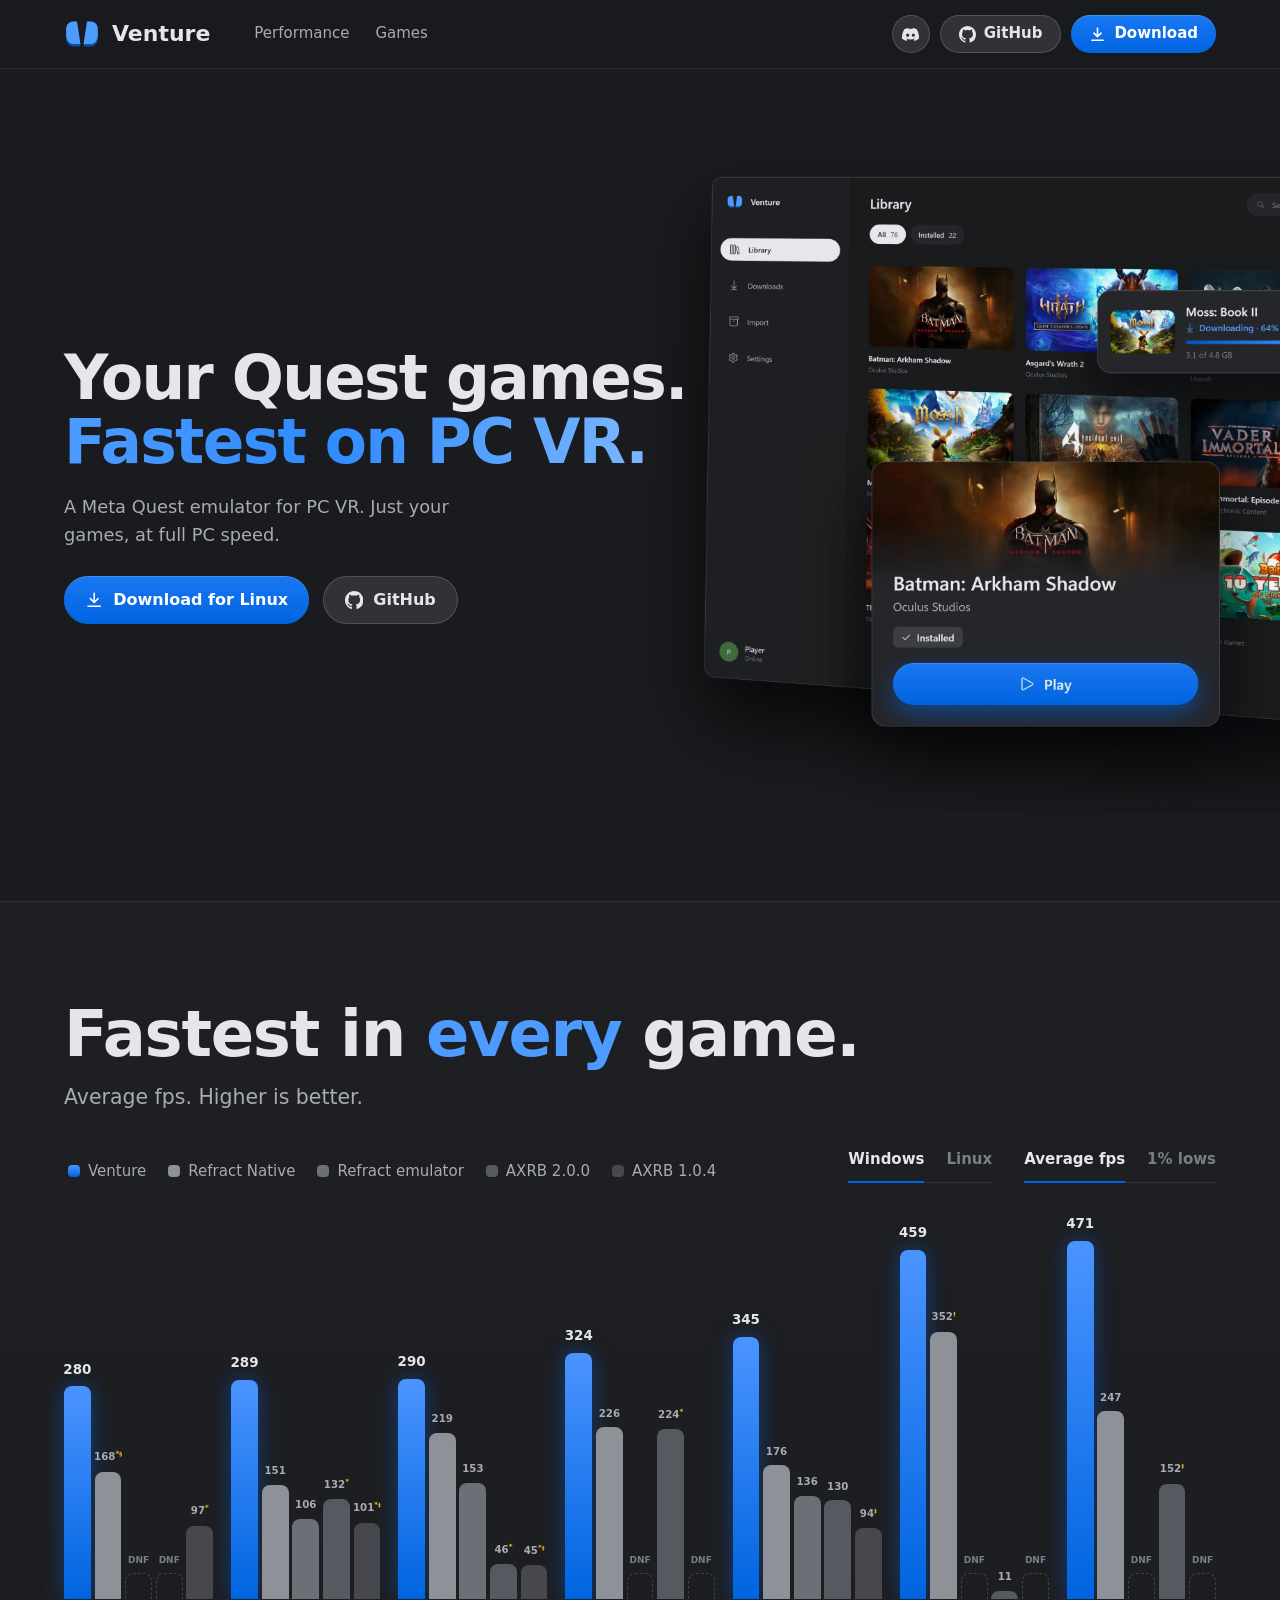
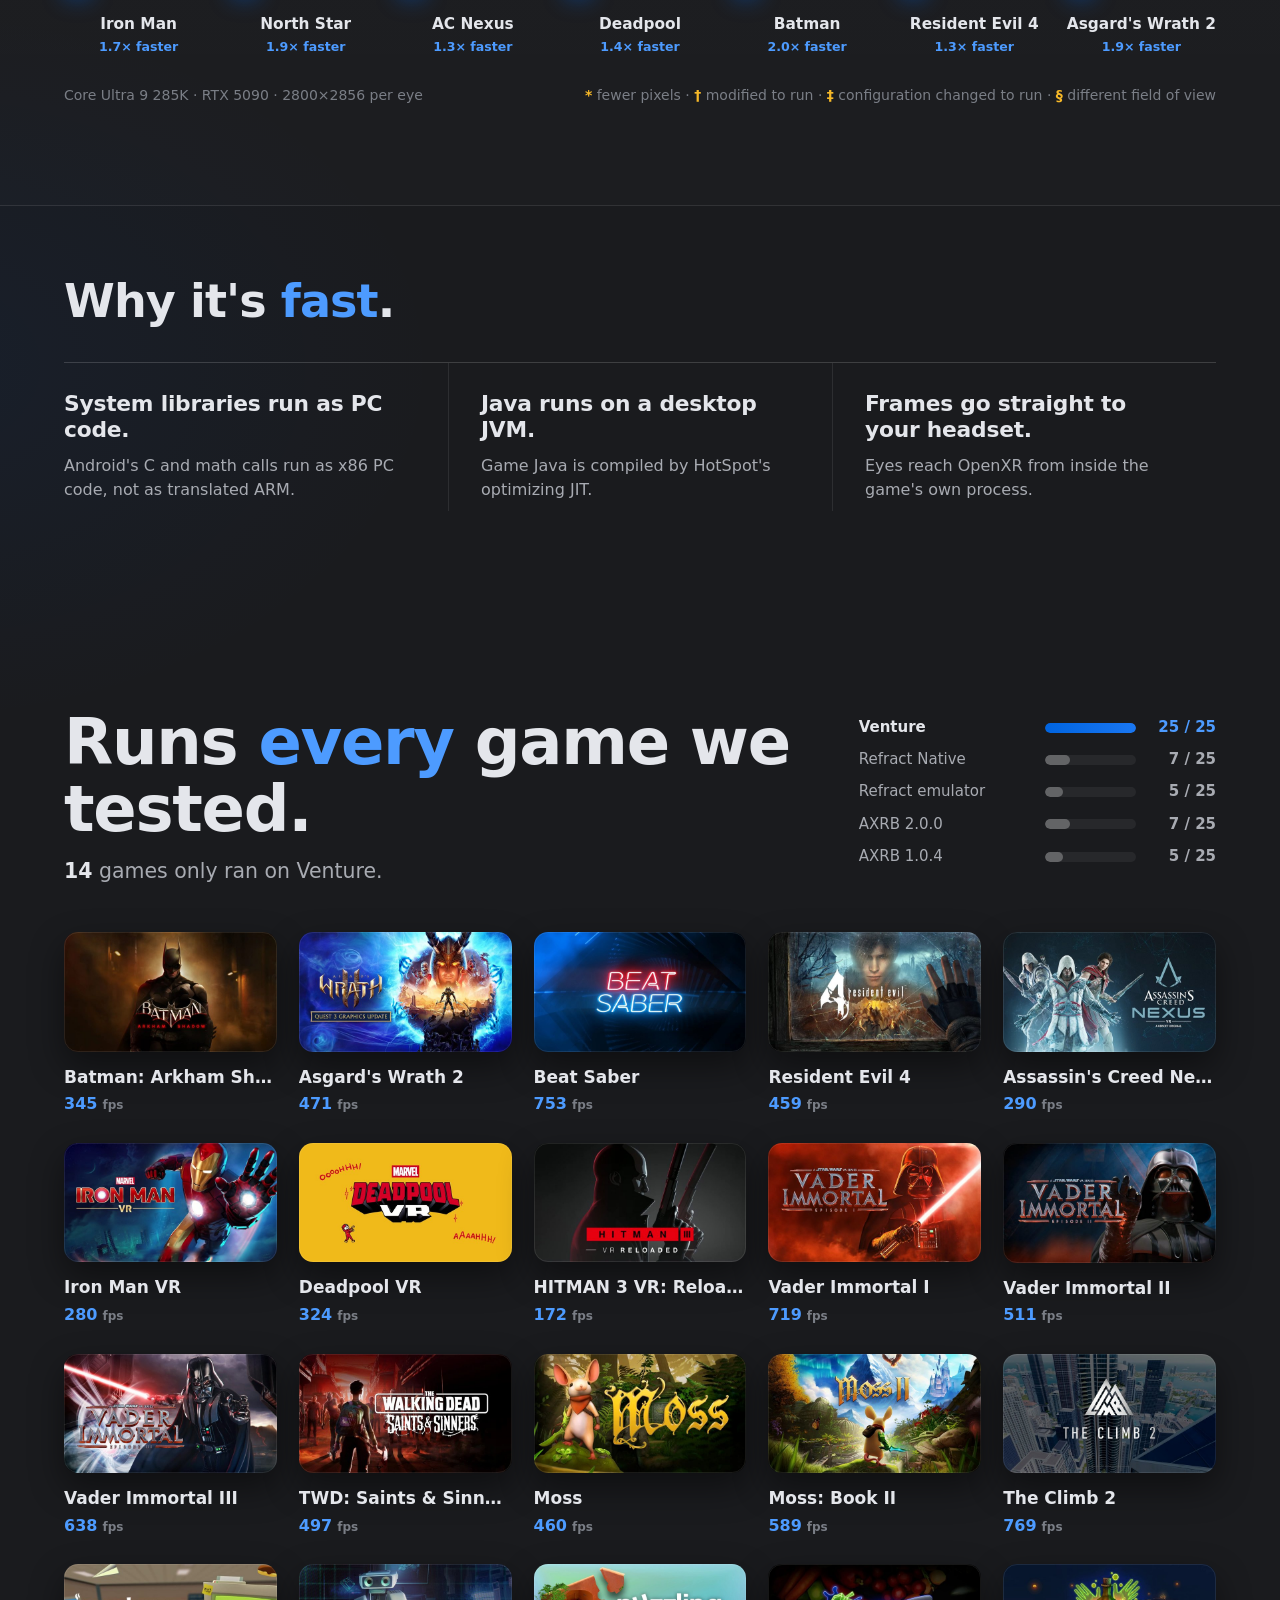
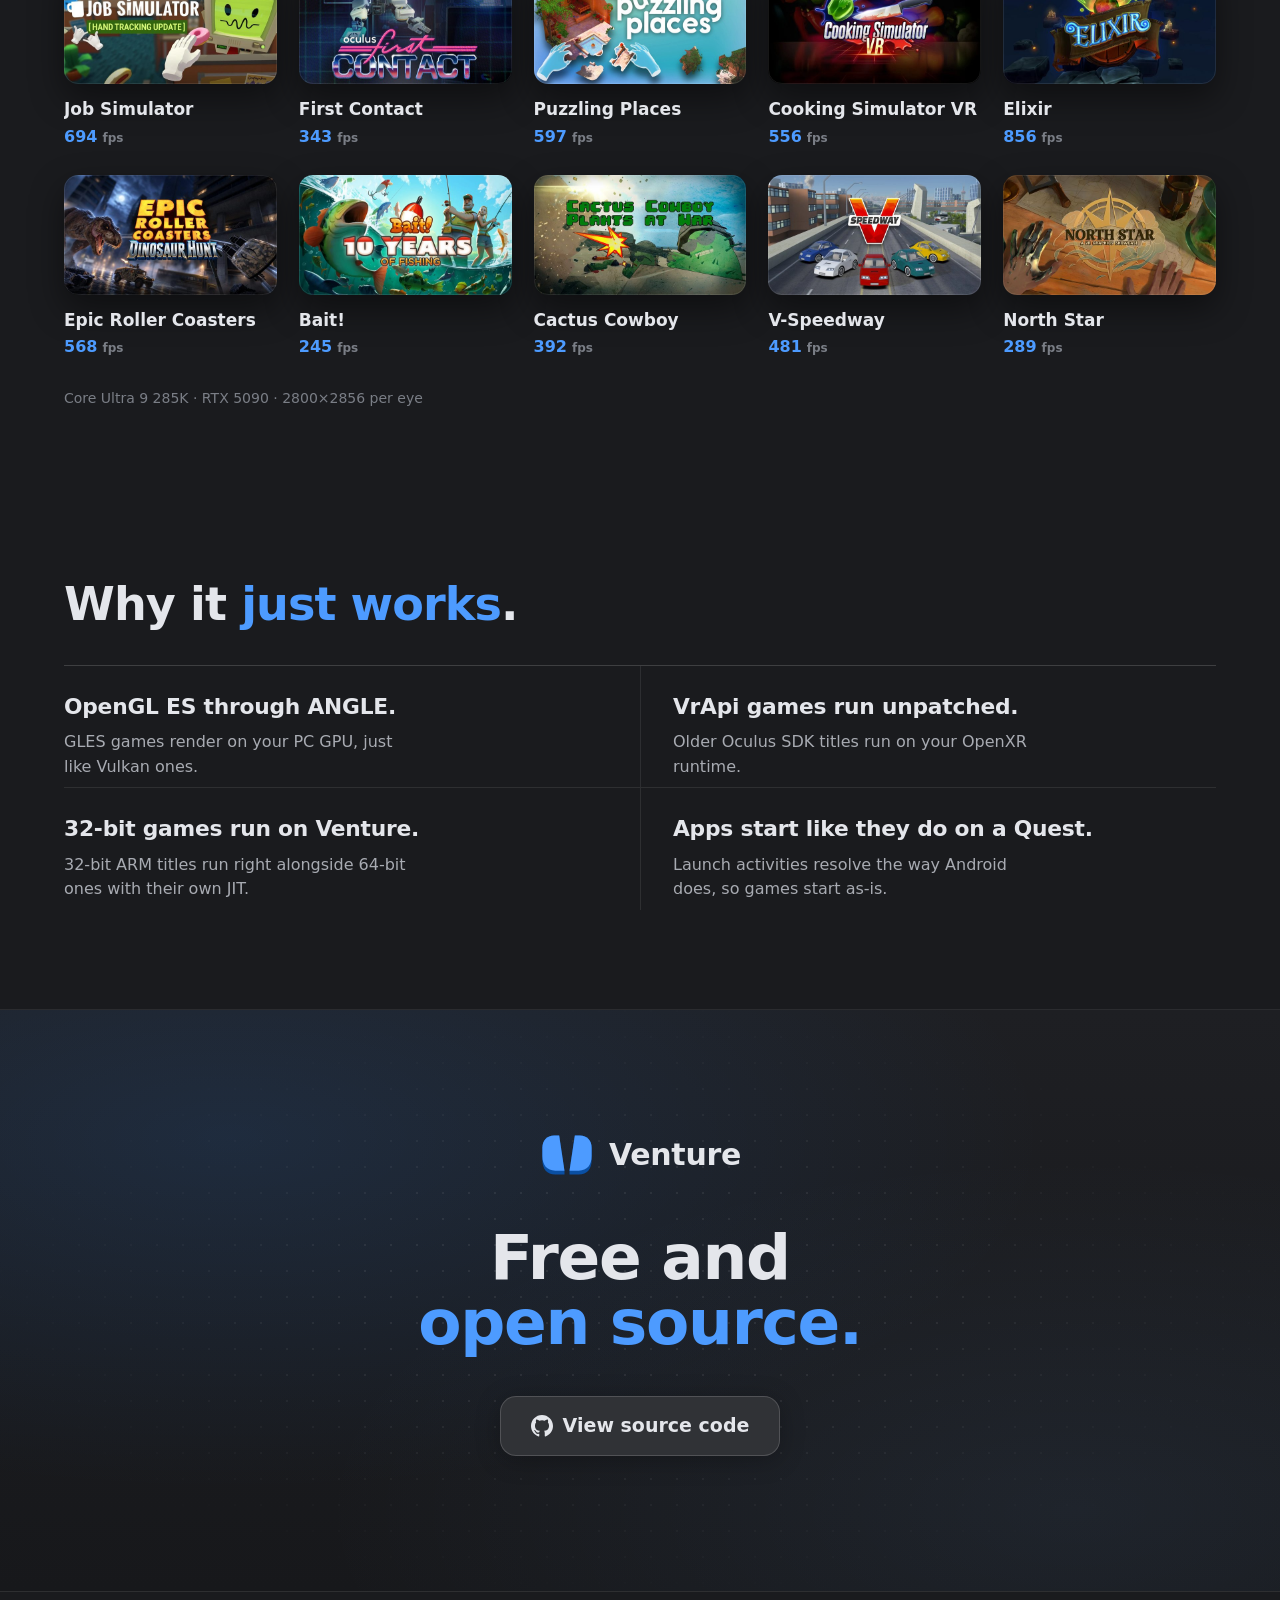
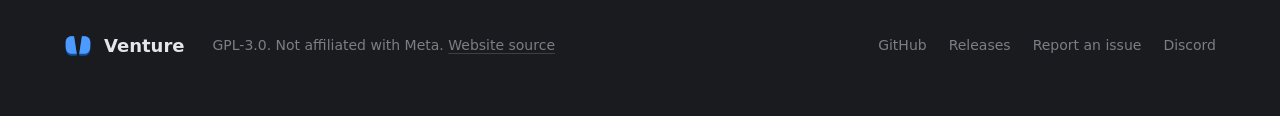
==== index.html @ 28adf2a7 "Describe Venture as a Meta Quest emulator" ====
<!doctype html>
<html lang="en" data-repo="Villagers654/Venture">
<head>
  <meta charset="utf-8">
  <meta name="viewport" content="width=device-width, initial-scale=1">
  <title>Venture: Quest games on PCVR</title>
  <meta name="description" content="Venture is a Meta Quest emulator for PC VR. Play the Quest games you own on your PC VR headset. Free and open source.">
  <meta name="theme-color" content="#1a1b1e">
  <meta property="og:type" content="website">
  <meta property="og:title" content="Venture: Quest games on PCVR">
  <meta property="og:description" content="An extremely fast, easy to use Meta Quest emulator: play your Quest games on PC VR with a single click">
  <meta property="og:image" content="assets/og.jpg">
  <meta name="twitter:card" content="summary_large_image">
  <link rel="icon" href="assets/logo.svg" type="image/svg+xml">
  <link rel="stylesheet" href="style.css">
  <script src="data.js" defer></script>
  <script src="app.js" defer></script>
</head>
<body>
<header class="nav">
  <div class="wrap nav-in">
    <a class="brand" href="#top" aria-label="Venture home"><img src="assets/logo.svg" alt="" width="36" height="36"><span>Venture</span></a>
    <nav class="links" aria-label="Sections">
      <a href="#performance">Performance</a>
      <a href="#games">Games</a>
          </nav>
    <div class="nav-cta">
      <a class="btn ghost sm icon" href="https://discord.gg/Ey9hHszvwa" aria-label="Discord" title="Discord"><svg viewBox="0 0 24 24" aria-hidden="true"><path fill="currentColor" d="M20.317 4.3698a19.7913 19.7913 0 00-4.8851-1.5152.0741.0741 0 00-.0785.0371c-.211.3753-.4447.8648-.6083 1.2495-1.8447-.2762-3.68-.2762-5.4868 0-.1636-.3933-.4058-.8742-.6177-1.2495a.077.077 0 00-.0785-.037 19.7363 19.7363 0 00-4.8852 1.515.0699.0699 0 00-.0321.0277C.5334 9.0458-.319 13.5799.0992 18.0578a.0824.0824 0 00.0312.0561c2.0528 1.5076 4.0413 2.4228 5.9929 3.0294a.0777.0777 0 00.0842-.0276c.4616-.6304.8731-1.2952 1.226-1.9942a.076.076 0 00-.0416-.1057c-.6528-.2476-1.2743-.5495-1.8722-.8923a.077.077 0 01-.0076-.1277c.1258-.0943.2517-.1923.3718-.2914a.0743.0743 0 01.0776-.0105c3.9278 1.7933 8.18 1.7933 12.0614 0a.0739.0739 0 01.0785.0095c.1202.099.246.1981.3728.2924a.077.077 0 01-.0066.1276 12.2986 12.2986 0 01-1.873.8914.0766.0766 0 00-.0407.1067c.3604.698.7719 1.3628 1.225 1.9932a.076.076 0 00.0842.0286c1.961-.6067 3.9495-1.5219 6.0023-3.0294a.077.077 0 00.0313-.0552c.5004-5.177-.8382-9.6739-3.5485-13.6604a.061.061 0 00-.0312-.0286zM8.02 15.3312c-1.1825 0-2.1569-1.0857-2.1569-2.419 0-1.3332.9555-2.4189 2.157-2.4189 1.2108 0 2.1757 1.0952 2.1568 2.419 0 1.3332-.9555 2.4189-2.1569 2.4189zm7.9748 0c-1.1825 0-2.1569-1.0857-2.1569-2.419 0-1.3332.9554-2.4189 2.1569-2.4189 1.2108 0 2.1757 1.0952 2.1568 2.419 0 1.3332-.946 2.4189-2.1568 2.4189Z"/></svg></a>
      <a class="btn ghost sm" data-repo href="#"><svg viewBox="0 0 16 16" aria-hidden="true"><path fill="currentColor" d="M8 0C3.58 0 0 3.58 0 8c0 3.54 2.29 6.53 5.47 7.59.4.07.55-.17.55-.38 0-.19-.01-.82-.01-1.49-2.01.37-2.53-.49-2.69-.94-.09-.23-.48-.94-.82-1.13-.28-.15-.68-.52-.01-.53.63-.01 1.08.58 1.23.82.72 1.21 1.87.87 2.33.66.07-.52.28-.87.51-1.07-1.78-.2-3.64-.89-3.64-3.95 0-.87.31-1.59.82-2.15-.08-.2-.36-1.02.08-2.12 0 0 .67-.21 2.2.82.64-.18 1.32-.27 2-.27.68 0 1.36.09 2 .27 1.53-1.04 2.2-.82 2.2-.82.44 1.1.16 1.92.08 2.12.51.56.82 1.27.82 2.15 0 3.07-1.87 3.75-3.65 3.95.29.25.54.73.54 1.48 0 1.07-.01 1.93-.01 2.2 0 .21.15.46.55.38A8.013 8.013 0 0016 8c0-4.42-3.58-8-8-8z"/></svg><span>GitHub</span></a>
      <a class="btn primary sm" data-dl href="#"><svg viewBox="0 0 24 24" aria-hidden="true"><path d="M12 3v12m0 0-5-5m5 5 5-5M4 20h16" fill="none" stroke="currentColor" stroke-width="2.2" stroke-linecap="round" stroke-linejoin="round"/></svg><span>Download</span></a>
    </div>
  </div>
</header>

<main id="top">
  <section class="hero">
    <div class="wrap hero-in">
      <div class="hero-copy">
        <h1 class="display">Your Quest games.<br><em>Fastest on PC VR.</em></h1>
        <p class="lede">A Meta Quest emulator for PC VR. Just your games, at full PC speed.</p>
        <div class="cta-row">
          <a class="btn primary lg" data-dl href="#">
            <svg viewBox="0 0 24 24" aria-hidden="true"><path d="M12 3v12m0 0-5-5m5 5 5-5M4 20h16" fill="none" stroke="currentColor" stroke-width="2" stroke-linecap="round" stroke-linejoin="round"/></svg>
            <span data-dl-label>Download for Windows</span>
          </a>
          <a class="btn ghost lg" data-repo href="#">
            <svg viewBox="0 0 16 16" aria-hidden="true"><path fill="currentColor" d="M8 0C3.58 0 0 3.58 0 8c0 3.54 2.29 6.53 5.47 7.59.4.07.55-.17.55-.38 0-.19-.01-.82-.01-1.49-2.01.37-2.53-.49-2.69-.94-.09-.23-.48-.94-.82-1.13-.28-.15-.68-.52-.01-.53.63-.01 1.08.58 1.23.82.72 1.21 1.87.87 2.33.66.07-.52.28-.87.51-1.07-1.78-.2-3.64-.89-3.64-3.95 0-.87.31-1.59.82-2.15-.08-.2-.36-1.02.08-2.12 0 0 .67-.21 2.2.82.64-.18 1.32-.27 2-.27.68 0 1.36.09 2 .27 1.53-1.04 2.2-.82 2.2-.82.44 1.1.16 1.92.08 2.12.51.56.82 1.27.82 2.15 0 3.07-1.87 3.75-3.65 3.95.29.25.54.73.54 1.48 0 1.07-.01 1.93-.01 2.2 0 .21.15.46.55.38A8.013 8.013 0 0016 8c0-4.42-3.58-8-8-8z"/></svg>
            <span>GitHub</span>
          </a>
        </div>
      </div>
    </div>
    <img class="hero-art" src="assets/hero-launcher.webp" alt="The Venture launcher: game library, a download in progress and Batman: Arkham Shadow ready to play" width="2129" height="1882">
  </section>

  <section id="performance" class="band">
    <div class="wrap">
      <h2 class="display" id="metric-title">Fastest in <em>every</em> game.</h2>
      <p class="sub" id="metric-sub">Average fps. Higher is better.</p>
      <div class="chart-bar">
        <div class="legend" id="legend"></div>
        <div class="tab-row">
          <div class="tabs" role="tablist" aria-label="Platform">
            <button role="tab" aria-selected="true" data-platform="windows">Windows</button>
            <button role="tab" aria-selected="false" data-platform="linux">Linux</button>
          </div>
          <div class="tabs" role="tablist" aria-label="Metric">
            <button role="tab" aria-selected="true" data-metric="fps">Average fps</button>
            <button role="tab" aria-selected="false" data-metric="low">1% lows</button>
          </div>
        </div>
      </div>
      <div class="chart" id="chart"></div>
      <div class="foot"><span id="hw">Core Ultra 9 285K · RTX 5090 · 2800×2856 per eye</span><span id="marks"><b>*</b> fewer pixels · <b>†</b> modified to run · <b>‡</b> configuration changed to run · <b>§</b> different field of view</span></div>
    </div>
  </section>

  <section id="why" class="why">
    <div class="wrap">
      <h2 class="display">Why it's <em>fast</em>.</h2>
      <ol class="steps">
        <li><h3>System libraries run as PC code.</h3><p>Android's C and math calls run as x86 PC code, not as translated ARM.</p></li>
        <li><h3>Java runs on a desktop JVM.</h3><p>Game Java is compiled by HotSpot's optimizing JIT.</p></li>
        <li><h3>Frames go straight to your headset.</h3><p>Eyes reach OpenXR from inside the game's own process.</p></li>
      </ol>
    </div>
  </section>

  <section id="games">
    <div class="wrap">
      <div class="sec-head split">
        <div>
          <h2 class="display">Runs <em>every</em> game we tested.</h2>
          <p class="sub" id="only"><b id="only-n">16</b> games only ran on Venture.</p>
        </div>
        <div class="totals" id="totals"></div>
      </div>
      <div class="grid" id="grid"></div>
      <div class="foot"><span id="hw-games">Core Ultra 9 285K · RTX 5090 · 2800×2856 per eye</span></div>
    </div>
  </section>

  <section id="why-compat" class="why">
    <div class="wrap">
      <h2 class="display">Why it <em>just works</em>.</h2>
      <ol class="steps four">
        <li><h3>OpenGL ES through ANGLE.</h3><p>GLES games render on your PC GPU, just like Vulkan ones.</p></li>
        <li><h3>VrApi games run unpatched.</h3><p>Older Oculus SDK titles run on your OpenXR runtime.</p></li>
        <li><h3>32-bit games run on Venture.</h3><p>32-bit ARM titles run right alongside 64-bit ones with their own JIT.</p></li>
        <li><h3>Apps start like they do on a Quest.</h3><p>Launch activities resolve the way Android does, so games start as-is.</p></li>
      </ol>
    </div>
  </section>

  <section class="oss" aria-labelledby="oss-title">
    <div class="oss-in">
      <div class="oss-brand"><img src="assets/logo.svg" alt="" width="56" height="56"><span>Venture</span></div>
      <h2 class="display" id="oss-title">Free and<br><em>open source.</em></h2>
      <div class="oss-cta"><a class="btn ghost lg src" data-repo href="#"><svg viewBox="0 0 24 24" aria-hidden="true"><path fill="currentColor" d="M12 0C5.37 0 0 5.37 0 12c0 5.3 3.44 9.8 8.21 11.39.6.11.79-.26.79-.58v-2.23c-3.34.73-4.03-1.42-4.03-1.42-.55-1.39-1.33-1.76-1.33-1.76-1.09-.74.08-.73.08-.73 1.2.08 1.84 1.24 1.84 1.24 1.07 1.83 2.81 1.3 3.49 1 .11-.78.42-1.31.76-1.6-2.67-.31-5.47-1.34-5.47-5.93 0-1.31.47-2.38 1.24-3.22-.12-.3-.54-1.52.12-3.18 0 0 1.01-.32 3.3 1.23a11.5 11.5 0 0 1 6.01 0c2.29-1.55 3.3-1.23 3.3-1.23.65 1.65.24 2.87.12 3.18.77.84 1.24 1.91 1.24 3.22 0 4.61-2.81 5.62-5.48 5.92.43.37.82 1.1.82 2.22v3.29c0 .32.19.69.8.58C20.57 21.8 24 17.3 24 12c0-6.63-5.37-12-12-12z"/></svg>View source code</a></div>
    </div>
  </section>
</main>

<footer class="wrap footer">
  <div class="brand"><img src="assets/logo.svg" alt="" width="28" height="28"><span>Venture</span></div>
  <p>GPL-3.0. Not affiliated with Meta. <a class="site-src" href="https://github.com/Villagers654/venture-site">Website source</a></p>
  <nav><a data-repo href="#">GitHub</a><a data-releases href="#">Releases</a><a data-issues href="#">Report an issue</a><a href="https://discord.gg/Ey9hHszvwa">Discord</a></nav>
</footer>
</body>
</html>
---- style.css ----
/* Venture website: the launcher's design tokens (src/launcher/ui/style.h), as in the announcement cards. */
:root {
  --bg: #1a1b1e; --bg-2: #1e1f23; --surface: #25262a; --surface-hi: #303236;
  --stroke: rgba(255, 255, 255, .086); --stroke-hi: rgba(255, 255, 255, .157);
  --text: #e4e6eb; --text2: #a8abb2; --text3: #7a7e86;
  --accent: #0064e0; --accent-hi: #1a77f2; --accent-text: #4d9bff; --accent-wash: rgba(77, 155, 255, .15);
  --warning: #f7b928;
  --c1: #8f9198; --c2: #6c6f76; --c3: #56595f; --c4: #46484d;
  --radius: 22px; --gutter: clamp(16px, 5vw, 96px); --nav-h: 68px;
  /* Visible height after browser chrome and taskbar; svh where supported. */
  --vh: 1vh;
  color-scheme: dark;
}
* { box-sizing: border-box; margin: 0; padding: 0; }
@supports (height: 1svh) { :root { --vh: 1svh; } }
html { scroll-behavior: smooth; scroll-padding-top: var(--nav-h); }
body {
  background:
    radial-gradient(1200px 700px at 88% -8%, rgba(46, 139, 255, .16), transparent 62%),
    radial-gradient(900px 600px at -8% 40%, rgba(0, 80, 200, .08), transparent 60%),
    var(--bg);
  color: var(--text);
  font: 17px/1.55 "Segoe UI Variable Text", "Segoe UI", system-ui, -apple-system, "Helvetica Neue", Roboto, sans-serif;
  -webkit-font-smoothing: antialiased; font-feature-settings: "tnum" 1; overflow-x: hidden;
}
a { color: inherit; text-decoration: none; }
img { display: block; max-width: 100%; }
.wrap { width: 100%; max-width: 1440px; margin: 0 auto; padding-inline: var(--gutter); }
.display { font-family: "Segoe UI Variable Display", "Segoe UI", system-ui, -apple-system, sans-serif; font-weight: 700; letter-spacing: -.02em; line-height: 1.04; }
.display em, .lede b { font-style: normal; color: var(--accent-text); }
h2.display { font-size: clamp(30px, min(5vw, calc(var(--vh) * 7.4)), 64px); }
.sub { margin-top: 14px; font-size: clamp(17px, 1.6vw, 22px); color: var(--text2); max-width: 760px; }
.sub b { color: var(--text); }
section { padding: clamp(56px, min(9vw, calc(var(--vh) * 11)), 120px) 0; }
.band { background: linear-gradient(180deg, rgba(255,255,255,.018), rgba(255,255,255,.008)); border-top: 1px solid var(--stroke); border-bottom: 1px solid var(--stroke); }
.band > .wrap { padding-top: 0; }

/* Buttons */
.btn { display: inline-flex; align-items: center; justify-content: center; gap: 10px; border-radius: 999px; font-weight: 600; white-space: nowrap; transition: transform .15s, box-shadow .15s, background .15s; }
.btn svg { width: 22px; height: 22px; }
.btn.sm { height: 38px; padding: 0 18px; font-size: 15px; }
.btn.sm { gap: 8px; }
.btn.sm svg { width: 17px; height: 17px; }
.btn.lg { height: 60px; padding: 0 30px; font-size: 19px; }
.btn.primary { background: linear-gradient(180deg, var(--accent-hi), var(--accent)); color: #fff; box-shadow: inset 0 1px 0 rgba(255,255,255,.18); }
.btn.primary:hover { transform: translateY(-1px); }
.btn.ghost { background: var(--surface-hi); border: 1px solid var(--stroke-hi); color: var(--text); }
.btn.ghost:hover { background: #3a3c41; }

/* Nav */
.nav { position: sticky; top: 0; z-index: 10; backdrop-filter: blur(14px) saturate(140%); background: rgba(26, 27, 30, .72); border-bottom: 1px solid var(--stroke); }
.nav-in { height: var(--nav-h); display: flex; align-items: center; gap: 32px; }
.brand { display: flex; align-items: center; gap: 12px; font-size: 22px; font-weight: 600; }
.links { display: flex; gap: 26px; margin-left: 12px; color: var(--text2); font-size: 15px; font-weight: 500; }
.links a:hover { color: var(--text); }
.nav-cta { margin-left: auto; display: flex; gap: 10px; }

/* Hero: one visible screen below the nav at any aspect ratio. The copy column is the left half of the
   centred hero container; the headline is sized to fit it on one line per sentence and to the visible
   height, and the launcher mockup from the announcement slide fills the right half and bleeds off it. */
.hero {
  --hero-max: 2000px; --h1-max: 100px; --art-max: 1300px;
  --hero-h: max(480px, calc(var(--vh) * 100 - var(--nav-h)));
  --col: calc(min(100vw, var(--hero-max)) * .5 - var(--gutter) - 48px);
  /* Everything else in the copy scales with the headline so the block keeps its proportions. */
  --h1: clamp(32px, min(calc(var(--col) / 8.6), calc(var(--vh) * 9.4)), var(--h1-max));
  position: relative; overflow: hidden; padding: 0;
}
.hero .hero-in { position: relative; z-index: 1; max-width: var(--hero-max); min-height: var(--hero-h); display: flex; align-items: center; padding-block: clamp(20px, calc(var(--vh) * 4), 56px); }
.hero-copy { max-width: min(700px, var(--col)); }
.hero h1 { white-space: nowrap; font-size: var(--h1); letter-spacing: -.028em; }
.hero h1 em { background: linear-gradient(90deg, #4d9bff, #2e8bff 45%, #7ab6ff); -webkit-background-clip: text; background-clip: text; color: transparent; }
.lede { margin-top: calc(var(--h1) * .32); font-size: clamp(17px, calc(var(--h1) * .29), 40px); color: var(--text2); max-width: min(calc(var(--h1) * 6.6), var(--col)); }
.cta-row { margin-top: calc(var(--h1) * .45); display: flex; flex-wrap: wrap; gap: 14px; }
.hero .btn.lg { height: clamp(48px, calc(var(--h1) * .68), 96px); padding: 0 clamp(18px, calc(var(--h1) * .34), 48px); font-size: clamp(16px, calc(var(--h1) * .22), 30px); }
.hero .btn.lg svg { width: 1.15em; height: 1.15em; }
/* 2129x1882 art: its width is capped so its height stays inside the hero. */
.hero-art { position: absolute; top: 50%; left: calc(50% + 8px); width: min(var(--art-max), 58vw, calc(var(--hero-h) * 1.02)); height: auto; transform: translateY(-50%); pointer-events: none; }

/* Section heads */
.sec-head { display: flex; justify-content: space-between; align-items: flex-end; gap: 24px; flex-wrap: wrap; }
.sec-head.split { align-items: flex-start; flex-wrap: nowrap; }
.sec-head.split > div:first-child { flex: 1 1 auto; min-width: 0; }
.sec-head.split .totals { flex: 0 1 auto; margin-top: .4em; }

/* Performance chart */
/* Legend on the left, metric tabs on the right of the same line, both above the chart. */
.chart-bar { display: flex; justify-content: space-between; align-items: flex-end; flex-wrap: wrap; gap: 16px 32px; margin-top: 34px; }
.legend { display: flex; flex-wrap: wrap; gap: 8px 22px; padding-left: 4px; font-size: 15px; color: var(--text2); }
.tab-row { display: flex; flex-wrap: wrap; gap: 16px 32px; }
.tabs { display: flex; gap: 22px; border-bottom: 1px solid var(--stroke); }
.tabs button { font: inherit; font-size: 15px; font-weight: 600; color: var(--text3); background: none; border: 0; padding: 0 0 10px; margin-bottom: -1px; border-bottom: 2px solid transparent; cursor: pointer; transition: color .15s, border-color .15s; }
.tabs button:hover { color: var(--text2); }
.tabs button[aria-selected="true"] { color: var(--text); border-bottom-color: var(--accent); }
.legend span { display: flex; align-items: center; gap: 8px; }
.legend i { width: 12px; height: 12px; border-radius: 4px; }
.legend i.v, .col.v { background: linear-gradient(180deg, #4b94ff, var(--accent)); }
.legend i.c1, .col.c1 { background: var(--c1); } .legend i.c2, .col.c2 { background: var(--c2); }
.legend i.c3, .col.c3 { background: var(--c3); } .legend i.c4, .col.c4 { background: var(--c4); }
.chart { margin-top: 28px; display: grid; grid-template-columns: repeat(var(--n, 5), 1fr); gap: clamp(12px, 2.5vw, 40px); align-items: end; padding-top: 30px; }
.cols { height: clamp(160px, min(28vw, calc(var(--vh) * 100 - 500px)), 380px); display: flex; align-items: flex-end; gap: clamp(3px, .5vw, 8px); }
/* Dense charts (more than 30 bars): tighter gaps, thinner bars and smaller value labels. */
.chart.dense { gap: clamp(8px, 1.4vw, 28px); }
.chart.dense .cols { gap: clamp(2px, .3vw, 5px); }
.chart.dense .col b { font-size: clamp(10px, .8vw, 13px); }
.chart.dense .col.v b { font-size: clamp(11px, 1.05vw, 18px); }
.chart.dense .col.dnf b { font-size: clamp(9px, .65vw, 10px); }
/* Narrow desktops: competitor values (and DNF) read upward along their bars so they fit thin bars. */
@media (min-width: 761px) and (max-width: 1199px) {
  .chart.dense .col:not(.v) b { writing-mode: vertical-rl; transform: translateX(-50%) rotate(180deg); padding: 6px 0 0; font-size: 10px; }
  .chart.dense .col.dnf b { font-size: 9px; }
  .chart.dense .col.dnf { height: 34px; }
}
.slot { flex: 1; height: 100%; display: flex; align-items: flex-end; min-width: 0; }
.slot .rn { display: none; }
.col { flex: 1; height: var(--h); min-height: 4px; border-radius: 8px 8px 0 0; position: relative; transition: height .5s cubic-bezier(.2,.8,.2,1); }
.col.v { box-shadow: 0 0 22px rgba(0,100,224,.45); }
.col b { position: absolute; bottom: 100%; left: 50%; transform: translateX(-50%); padding-bottom: 6px; font-size: clamp(10px, 1vw, 14px); font-weight: 600; color: var(--text2); white-space: nowrap; }
.col.v b { color: var(--text); font-size: clamp(12px, 1.3vw, 20px); font-weight: 700; }
.col.dnf { height: 26px; background: none; border: 1px dashed var(--stroke-hi); border-bottom: 0; }
.col.dnf b { font-size: clamp(8px, .75vw, 11px); color: var(--text3); }
sup, .foot b, .totals em { color: var(--warning); font-style: normal; }
sup { font-size: .7em; }
sup small { font-size: .8em; }
.gname { padding: 14px 0 0; text-align: center; font-size: clamp(13px, 1.2vw, 18px); font-weight: 600; }
.gname span { display: block; color: var(--accent-text); font-size: .82em; }
.group { min-width: 0; }
.foot { display: flex; justify-content: space-between; flex-wrap: wrap; gap: 6px 24px; margin-top: 28px; color: var(--text3); font-size: 14px; }

/* Compatibility */
.totals { width: min(500px, 40%); display: grid; gap: 9px; }
.t { display: grid; grid-template-columns: 170px 1fr 64px; align-items: center; gap: 16px; font-size: 15px; color: var(--text2); }
.t em { margin-left: 5px; font-weight: 700; }
.tb { height: 10px; border-radius: 5px; background: rgba(255,255,255,.06); overflow: hidden; }
.tb i { display: block; height: 100%; border-radius: 5px; background: rgba(255,255,255,.28); }
.t b { text-align: right; font-weight: 700; }
.t.v { color: var(--text); font-weight: 600; } .t.v b { color: var(--accent-text); }
.t.v .tb i { background: linear-gradient(90deg, var(--accent), var(--accent-hi)); box-shadow: 0 0 12px rgba(0,100,224,.6); }
.grid { margin-top: 44px; display: grid; grid-template-columns: repeat(auto-fill, minmax(200px, 1fr)); gap: 26px 22px; }
.tile img { width: 100%; height: auto; aspect-ratio: 16 / 9; object-fit: cover; border-radius: 14px; box-shadow: 0 14px 34px rgba(0,0,0,.45); outline: 1px solid var(--stroke); outline-offset: -1px; transition: transform .2s; }
.tile:hover img { transform: translateY(-3px); }
.tile.testing img { filter: grayscale(1); opacity: .45; }
.tile.testing b { color: var(--text3); font-weight: 600; }
.tile figcaption { margin-top: 12px; }
.tile span { display: block; font-weight: 600; white-space: nowrap; overflow: hidden; text-overflow: ellipsis; }
.tile b { color: var(--accent-text); font-size: 16px; }
.tile small { margin-left: 5px; font-size: 12px; color: var(--text3); font-weight: 600; }

/* Why sections: compact, directly under the chart they explain. */
.why { padding-top: clamp(48px, min(6vw, calc(var(--vh) * 8)), 88px); }
.why h2.display { font-size: clamp(28px, min(3.6vw, calc(var(--vh) * 5.6)), 48px); }
/* Fast: numbered editorial columns split by hairlines. */
.steps { list-style: none; margin-top: 36px; display: grid; grid-template-columns: repeat(3, 1fr); border-top: 1px solid var(--stroke-hi); }
.steps li { padding: 28px 32px 8px 0; }
.steps li + li { padding-left: 32px; border-left: 1px solid var(--stroke); }
.steps h3 { margin-top: 0; font-family: "Segoe UI Variable Display", "Segoe UI", system-ui, sans-serif; font-size: clamp(21px, 1.7vw, 26px); line-height: 1.2; letter-spacing: -.01em; }
.steps p { margin-top: 10px; color: var(--text2); font-size: 16px; max-width: 360px; }
/* Four reasons: one row on wide screens, 2x2 where four columns would squeeze the headings. */
.steps.four { grid-template-columns: repeat(4, 1fr); }
@media (min-width: 761px) and (max-width: 1280px) {
  .steps.four { grid-template-columns: repeat(2, 1fr); }
  .steps.four li:nth-child(odd) { padding-left: 0; border-left: 0; }
  .steps.four li:nth-child(n+3) { border-top: 1px solid var(--stroke); }
}



/* Open source: a centred closing statement over soft glows and a faint dot grid. */
.oss { position: relative; overflow: hidden; padding: 0; border-top: 1px solid var(--stroke); background: linear-gradient(180deg, var(--bg-2), #17181b); }
.oss::before, .oss::after { content: ""; position: absolute; inset: 0; pointer-events: none; }
.oss::before { background: radial-gradient(ellipse at 18% 22%, rgba(46, 139, 255, .13), transparent 55%), radial-gradient(ellipse at 84% 86%, rgba(122, 182, 255, .07), transparent 50%); }
.oss::after { background: radial-gradient(circle at 1px 1px, rgba(255, 255, 255, .07) 1px, transparent 0) 0 0 / 26px 26px; mask-image: radial-gradient(ellipse at center, #000 30%, transparent 75%); }
.oss-in { position: relative; z-index: 1; max-width: 960px; margin: 0 auto; padding: clamp(80px, calc(var(--vh) * 13), 140px) var(--gutter) clamp(90px, calc(var(--vh) * 15), 150px); text-align: center; }
.oss-brand { display: inline-flex; align-items: center; gap: 14px; font-size: 30px; font-weight: 700; letter-spacing: -.01em; }
.oss-cta { margin-top: 40px; display: flex; flex-wrap: wrap; justify-content: center; gap: 14px; }
.btn.sm.icon { padding: 0; aspect-ratio: 1; }
.oss h2 { margin-top: 34px; font-size: clamp(38px, min(5vw, calc(var(--vh) * 7)), 64px); font-weight: 800; }
.oss .src { border-radius: 16px; box-shadow: 0 4px 24px rgba(0, 0, 0, .25); }
.oss .src svg { width: 22px; height: 22px; }





/* Footer */
.footer { padding-top: 40px; padding-bottom: 56px; border-top: 1px solid var(--stroke); display: grid; grid-template-columns: auto 1fr auto; gap: 28px; align-items: center; color: var(--text3); font-size: 14px; }
.footer .brand { font-size: 18px; color: var(--text); }
.footer nav { display: flex; gap: 22px; }
.footer nav a:hover { color: var(--text); }

/* Stacked hero: narrow windows (side panels, split screen) and portrait screens. */
@media (max-width: 900px), (max-aspect-ratio: 5/6) {
  .sec-head.split { flex-wrap: wrap; } .sec-head.split .totals { width: min(560px, 100%); margin-top: 0; }
  .hero .hero-in { min-height: 0; padding-top: 56px; padding-bottom: 0; }
  .hero-copy { max-width: 700px; }
  .hero { --h1: clamp(40px, 9vw, 76px); }
  .hero h1 { white-space: normal; }
  .lede { max-width: 580px; }
  .hero-art { position: static; transform: none; width: min(130%, 1000px); max-width: none; margin: -10px 0 -40px 6%; }
}
/* 4K/5K at 100% scaling: scale the layout up rather than leaving a small island. */
@media (min-width: 2800px) and (min-height: 1400px) {
  body { font-size: 21px; }
  .wrap { max-width: 2080px; }
  .hero { --hero-max: 2700px; --h1-max: 140px; --art-max: 1800px; }
  .legend, .foot, .t, .footer, .tabs button { font-size: 18px; }
  h2.display { font-size: clamp(30px, calc(var(--vh) * 6.4), 92px); }
  .sub { font-size: 27px; max-width: 1000px; }
  .cols { height: clamp(380px, calc(var(--vh) * 100 - 620px), 560px); }
  .totals { width: 760px; } .t { grid-template-columns: 230px 1fr 84px; }
  .grid { grid-template-columns: repeat(auto-fill, minmax(280px, 1fr)); }
  .tile b { font-size: 21px; } .steps p { font-size: 20px; }
  .btn.sm { height: 46px; font-size: 18px; padding: 0 22px; } :root { --nav-h: 84px; } .brand { font-size: 27px; } .links { font-size: 18px; }
}
@media (max-width: 760px) {
  .links, .nav-cta .ghost { display: none; }
  .nav-cta .ghost.icon { display: inline-flex; }
  .chart { grid-template-columns: 1fr; gap: 40px; }
  .steps, .steps.four { grid-template-columns: 1fr; }
  .steps li, .steps li + li { padding: 22px 0 6px; border-left: 0; }
  .steps li + li { border-top: 1px solid var(--stroke); }
  .grid { grid-template-columns: repeat(2, minmax(0, 1fr)); gap: 20px 14px; }
  .t { grid-template-columns: 130px 1fr 54px; gap: 10px; }
  .footer { grid-template-columns: 1fr; }
  .btn.lg { width: 100%; }
  .cta-row .btn.ghost { display: none; }
  .hero-art { margin-top: 36px; }
  /* Phones: each game is a block of horizontal bars scaled to that game, one labelled row per runtime, name on top. */
  .chart { gap: 40px; padding-top: 8px; }
  .group { display: flex; flex-direction: column-reverse; gap: 14px; }
  .gname { padding: 0; text-align: left; font-size: 19px; display: flex; align-items: baseline; justify-content: space-between; }
  .gname span { display: inline; font-size: 15px; }
  .chart.dense { gap: 40px; }
  .cols, .chart.dense .cols { height: auto; display: grid; gap: 9px; padding-right: 58px; }
  .slot { height: 26px; display: grid; grid-template-columns: 118px 1fr; align-items: center; gap: 12px; }
  .slot .rn { display: block; font-size: 13px; color: var(--text2); white-space: nowrap; overflow: hidden; text-overflow: ellipsis; }
  .slot:first-child .rn { color: var(--text); font-weight: 600; }
  .col { height: 20px; width: var(--g); min-height: 0; min-width: 4px; border-radius: 3px 7px 7px 3px; transition: width .5s cubic-bezier(.2,.8,.2,1); }
  .col.v { box-shadow: 0 0 16px rgba(0,100,224,.45); }
  .col b, .col.v b, .chart.dense .col b { bottom: auto; top: 50%; left: 100%; transform: translateY(-50%); padding: 0 0 0 8px; font-size: 14px; }
  .col.v b, .chart.dense .col.v b { font-size: 16px; }
  .col.dnf { height: 20px; width: 34px; border: 1px dashed var(--stroke-hi); border-radius: 3px 7px 7px 3px; }
  .col.dnf b, .chart.dense .col.dnf b { font-size: 11px; }
}
@media (prefers-reduced-motion: reduce) { * { animation: none !important; transition: none !important; } html { scroll-behavior: auto; } }
.site-src { color: inherit; text-decoration: underline; text-decoration-color: var(--stroke-hi); text-underline-offset: 3px; }
.site-src:hover { color: var(--text2); }
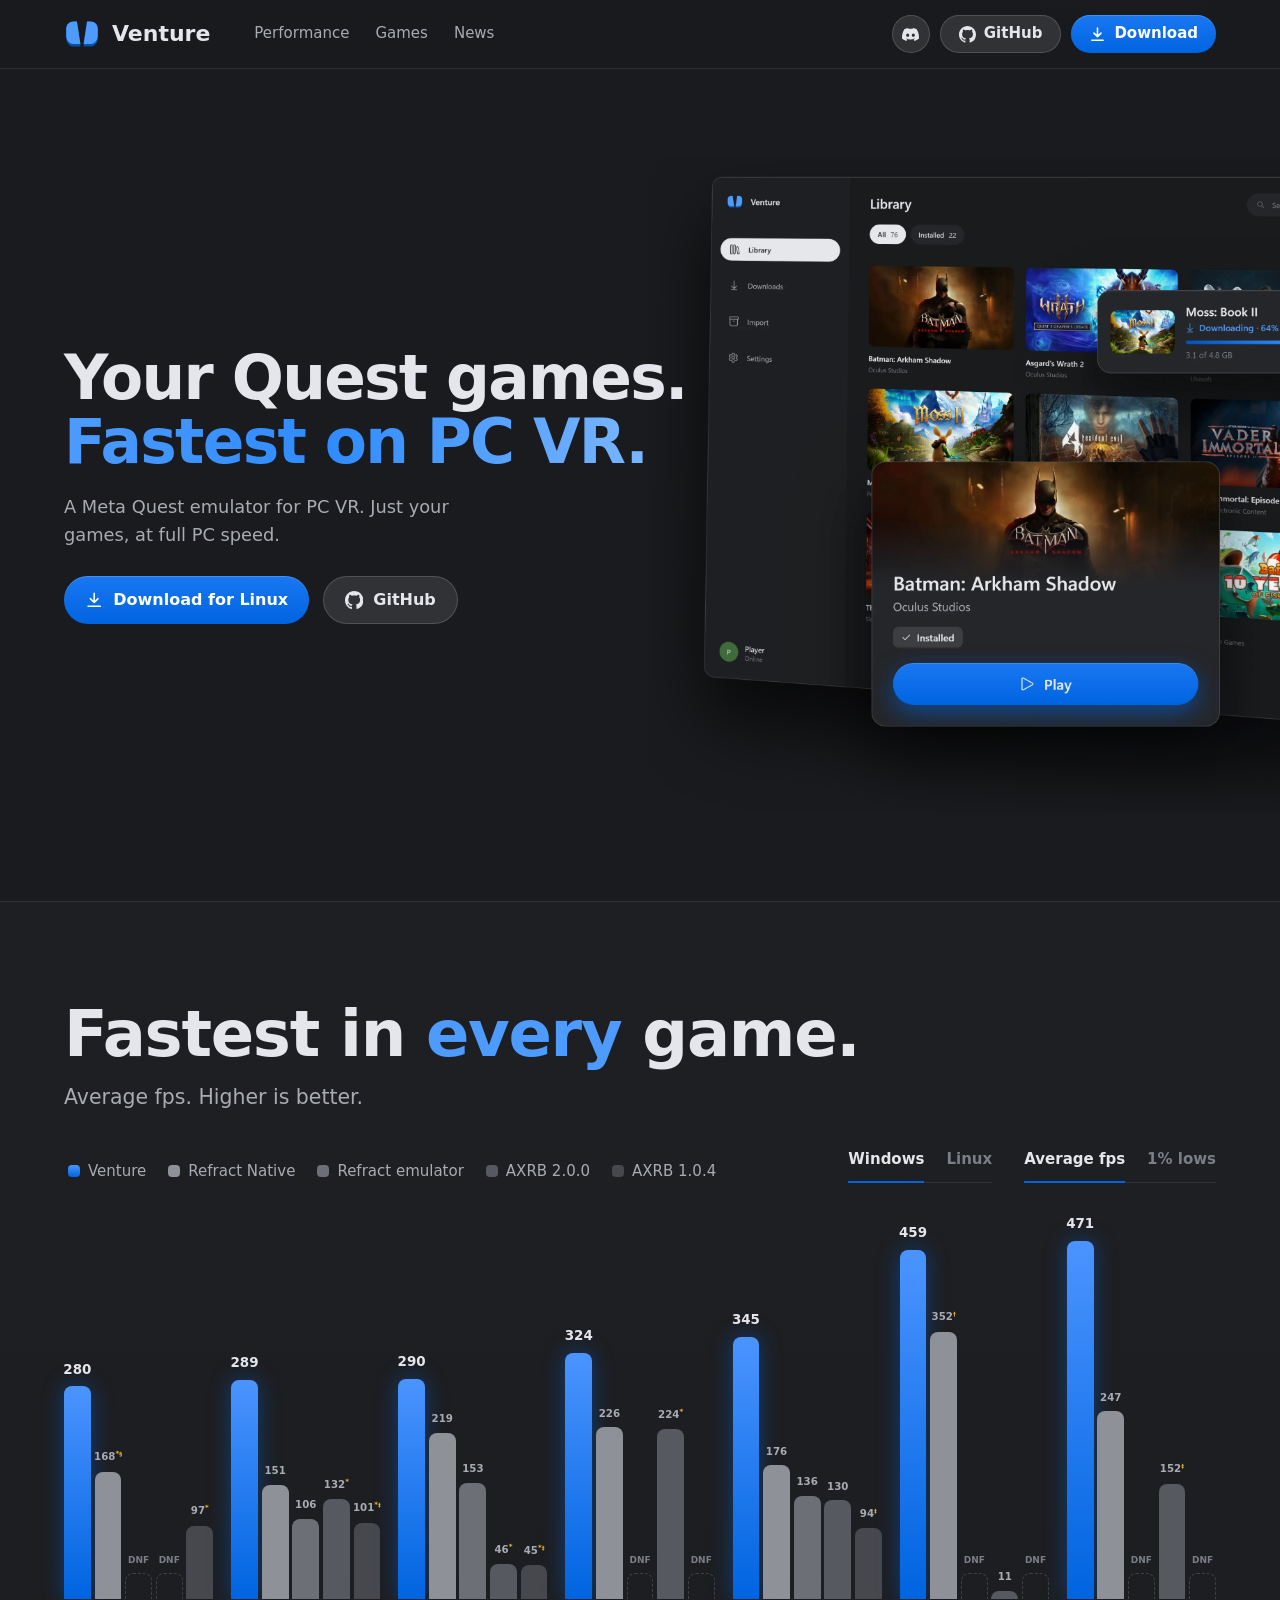
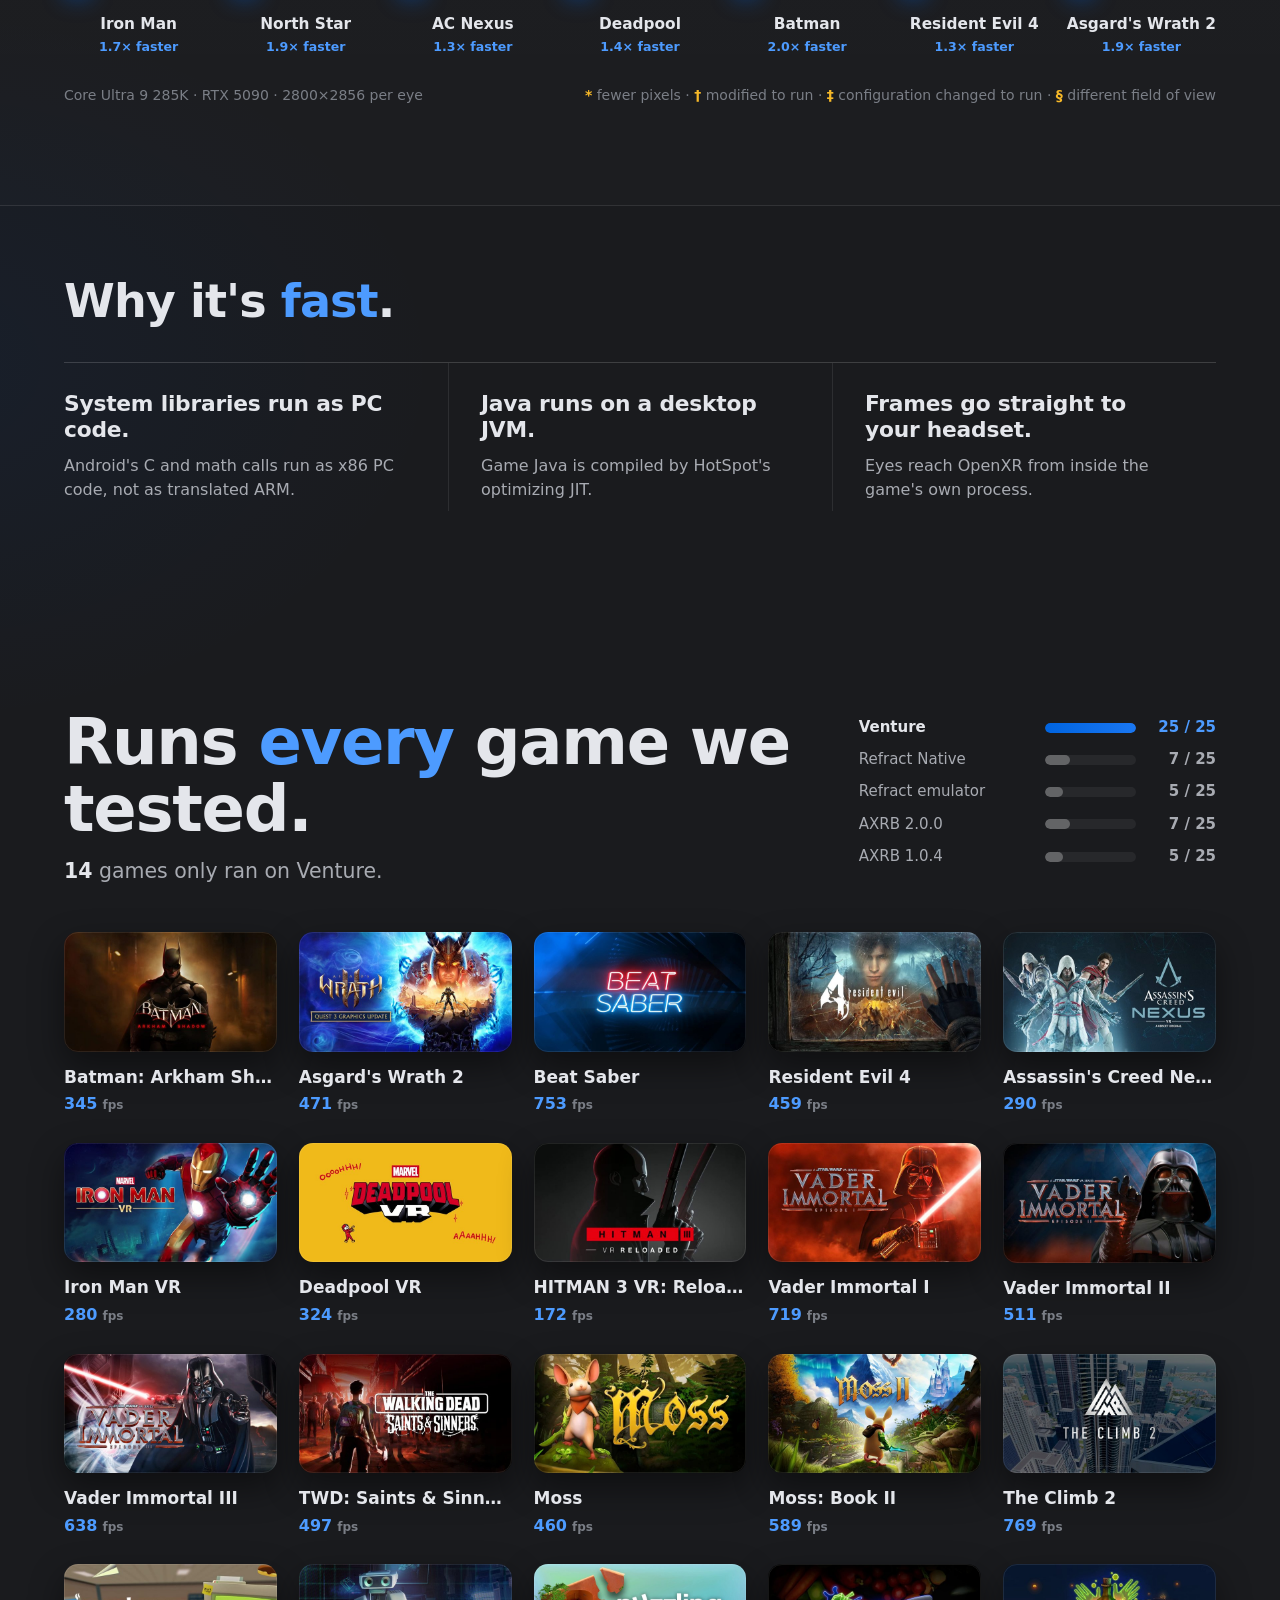
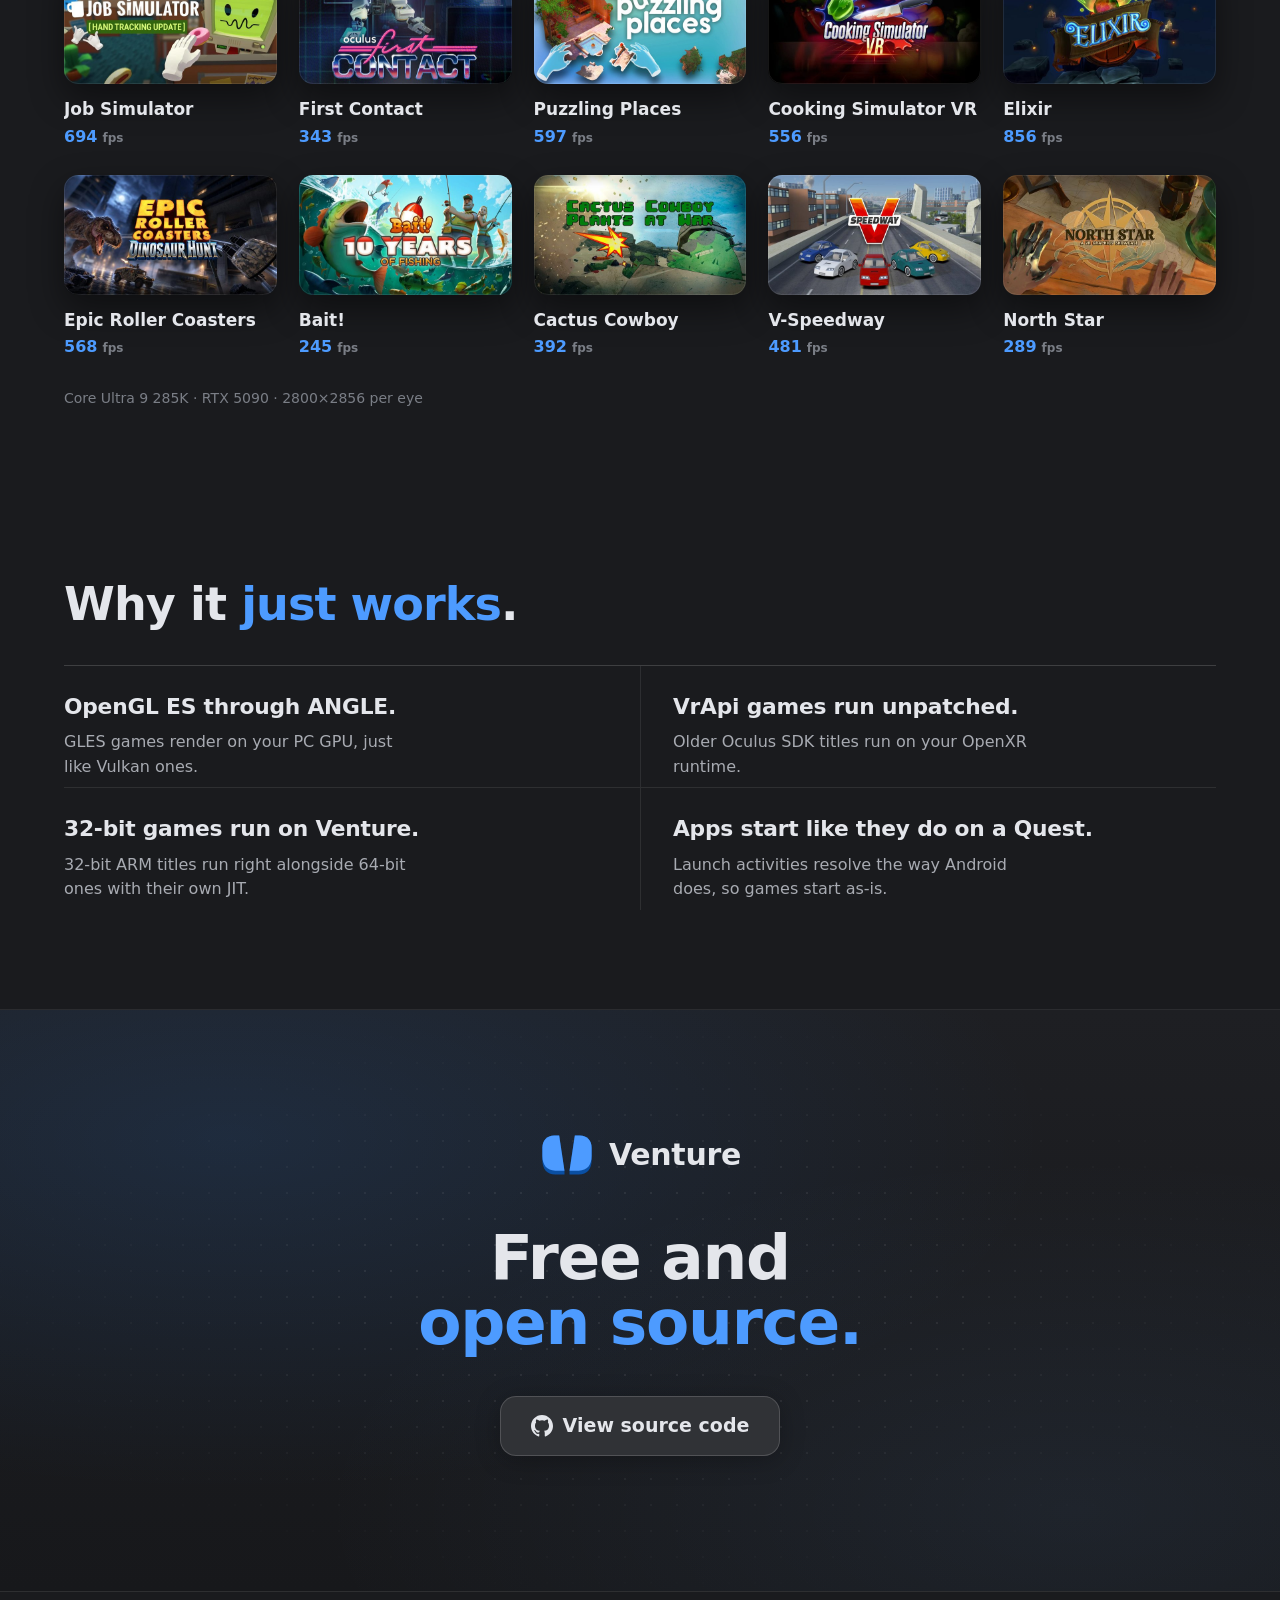
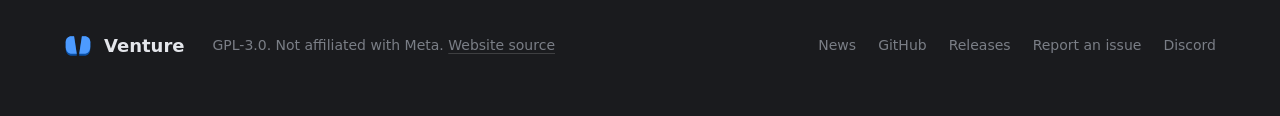
==== commit 5b08e201: "Blog: News page, RSS feed and the 0.2.0 release post Posts live in blog/<slug>/ with one entry each " ====
--- a/index.html
+++ b/index.html
@@ -3,16 +3,39 @@
 <head>
   <meta charset="utf-8">
   <meta name="viewport" content="width=device-width, initial-scale=1">
-  <title>Venture: Quest games on PCVR</title>
-  <meta name="description" content="Venture is a Meta Quest emulator for PC VR. Play the Quest games you own on your PC VR headset. Free and open source.">
+  <title>Venture: Meta Quest emulator for PC VR</title>
+  <meta name="description" content="Venture is a Meta Quest emulator for PC VR. Play the Quest games you own on your PC VR headset, on Windows and Linux. Free and open source.">
+  <link rel="canonical" href="https://venture-emu.org/">
   <meta name="theme-color" content="#1a1b1e">
   <meta property="og:type" content="website">
-  <meta property="og:title" content="Venture: Quest games on PCVR">
+  <meta property="og:site_name" content="Venture">
+  <meta property="og:url" content="https://venture-emu.org/">
+  <meta property="og:title" content="Venture: Meta Quest emulator for PC VR">
   <meta property="og:description" content="An extremely fast, easy to use Meta Quest emulator: play your Quest games on PC VR with a single click">
-  <meta property="og:image" content="assets/og.jpg">
+  <meta property="og:image" content="https://venture-emu.org/assets/og.jpg">
+  <meta property="og:image:width" content="1200">
+  <meta property="og:image:height" content="630">
+  <meta property="og:image:alt" content="Venture: your Quest games, fastest on PC VR. Meta Quest emulator for Windows and Linux.">
   <meta name="twitter:card" content="summary_large_image">
+  <script type="application/ld+json">
+  {
+    "@context": "https://schema.org",
+    "@type": "SoftwareApplication",
+    "name": "Venture",
+    "description": "A Meta Quest emulator for PC VR. Play the Quest games you own on your PC VR headset.",
+    "url": "https://venture-emu.org/",
+    "applicationCategory": "GameApplication",
+    "operatingSystem": "Windows 10, Windows 11, Linux",
+    "license": "https://www.gnu.org/licenses/gpl-3.0.html",
+    "downloadUrl": "https://github.com/Villagers654/Venture/releases/latest",
+    "codeRepository": "https://github.com/Villagers654/Venture",
+    "image": "https://venture-emu.org/assets/og.jpg",
+    "offers": { "@type": "Offer", "price": "0", "priceCurrency": "USD" }
+  }
+  </script>
   <link rel="icon" href="assets/logo.svg" type="image/svg+xml">
   <link rel="stylesheet" href="style.css">
+  <link rel="alternate" type="application/rss+xml" title="Venture News" href="blog/feed.xml">
   <script src="data.js" defer></script>
   <script src="app.js" defer></script>
 </head>
@@ -23,7 +46,8 @@
     <nav class="links" aria-label="Sections">
       <a href="#performance">Performance</a>
       <a href="#games">Games</a>
-          </nav>
+      <a href="blog/">News</a>
+    </nav>
     <div class="nav-cta">
       <a class="btn ghost sm icon" href="https://discord.gg/Ey9hHszvwa" aria-label="Discord" title="Discord"><svg viewBox="0 0 24 24" aria-hidden="true"><path fill="currentColor" d="M20.317 4.3698a19.7913 19.7913 0 00-4.8851-1.5152.0741.0741 0 00-.0785.0371c-.211.3753-.4447.8648-.6083 1.2495-1.8447-.2762-3.68-.2762-5.4868 0-.1636-.3933-.4058-.8742-.6177-1.2495a.077.077 0 00-.0785-.037 19.7363 19.7363 0 00-4.8852 1.515.0699.0699 0 00-.0321.0277C.5334 9.0458-.319 13.5799.0992 18.0578a.0824.0824 0 00.0312.0561c2.0528 1.5076 4.0413 2.4228 5.9929 3.0294a.0777.0777 0 00.0842-.0276c.4616-.6304.8731-1.2952 1.226-1.9942a.076.076 0 00-.0416-.1057c-.6528-.2476-1.2743-.5495-1.8722-.8923a.077.077 0 01-.0076-.1277c.1258-.0943.2517-.1923.3718-.2914a.0743.0743 0 01.0776-.0105c3.9278 1.7933 8.18 1.7933 12.0614 0a.0739.0739 0 01.0785.0095c.1202.099.246.1981.3728.2924a.077.077 0 01-.0066.1276 12.2986 12.2986 0 01-1.873.8914.0766.0766 0 00-.0407.1067c.3604.698.7719 1.3628 1.225 1.9932a.076.076 0 00.0842.0286c1.961-.6067 3.9495-1.5219 6.0023-3.0294a.077.077 0 00.0313-.0552c.5004-5.177-.8382-9.6739-3.5485-13.6604a.061.061 0 00-.0312-.0286zM8.02 15.3312c-1.1825 0-2.1569-1.0857-2.1569-2.419 0-1.3332.9555-2.4189 2.157-2.4189 1.2108 0 2.1757 1.0952 2.1568 2.419 0 1.3332-.9555 2.4189-2.1569 2.4189zm7.9748 0c-1.1825 0-2.1569-1.0857-2.1569-2.419 0-1.3332.9554-2.4189 2.1569-2.4189 1.2108 0 2.1757 1.0952 2.1568 2.419 0 1.3332-.946 2.4189-2.1568 2.4189Z"/></svg></a>
       <a class="btn ghost sm" data-repo href="#"><svg viewBox="0 0 16 16" aria-hidden="true"><path fill="currentColor" d="M8 0C3.58 0 0 3.58 0 8c0 3.54 2.29 6.53 5.47 7.59.4.07.55-.17.55-.38 0-.19-.01-.82-.01-1.49-2.01.37-2.53-.49-2.69-.94-.09-.23-.48-.94-.82-1.13-.28-.15-.68-.52-.01-.53.63-.01 1.08.58 1.23.82.72 1.21 1.87.87 2.33.66.07-.52.28-.87.51-1.07-1.78-.2-3.64-.89-3.64-3.95 0-.87.31-1.59.82-2.15-.08-.2-.36-1.02.08-2.12 0 0 .67-.21 2.2.82.64-.18 1.32-.27 2-.27.68 0 1.36.09 2 .27 1.53-1.04 2.2-.82 2.2-.82.44 1.1.16 1.92.08 2.12.51.56.82 1.27.82 2.15 0 3.07-1.87 3.75-3.65 3.95.29.25.54.73.54 1.48 0 1.07-.01 1.93-.01 2.2 0 .21.15.46.55.38A8.013 8.013 0 0016 8c0-4.42-3.58-8-8-8z"/></svg><span>GitHub</span></a>
@@ -124,7 +148,16 @@
 <footer class="wrap footer">
   <div class="brand"><img src="assets/logo.svg" alt="" width="28" height="28"><span>Venture</span></div>
   <p>GPL-3.0. Not affiliated with Meta. <a class="site-src" href="https://github.com/Villagers654/venture-site">Website source</a></p>
-  <nav><a data-repo href="#">GitHub</a><a data-releases href="#">Releases</a><a data-issues href="#">Report an issue</a><a href="https://discord.gg/Ey9hHszvwa">Discord</a></nav>
+  <nav><a href="blog/">News</a><a data-repo href="#">GitHub</a><a data-releases href="#">Releases</a><a data-issues href="#">Report an issue</a><a href="https://discord.gg/Ey9hHszvwa">Discord</a></nav>
 </footer>
+<dialog class="modal" id="linux-note" aria-labelledby="ln-title">
+  <h3 id="ln-title">Different hardware</h3>
+  <p>Linux results come from a much slower laptop. Compare runtimes within a platform, not Windows against Linux.</p>
+  <div class="rigs">
+    <div><small>Windows</small><b>Desktop</b><span>Core Ultra 9 285K</span><span>RTX 5090</span></div>
+    <div><small>Linux</small><b>Laptop</b><span>Ryzen 9 7940HS</span><span>Radeon RX 7700S</span></div>
+  </div>
+  <form method="dialog"><button class="btn primary sm">Got it</button></form>
+</dialog>
 </body>
 </html>
--- a/style.css
+++ b/style.css
@@ -97,7 +97,7 @@
 .legend i.v, .col.v { background: linear-gradient(180deg, #4b94ff, var(--accent)); }
 .legend i.c1, .col.c1 { background: var(--c1); } .legend i.c2, .col.c2 { background: var(--c2); }
 .legend i.c3, .col.c3 { background: var(--c3); } .legend i.c4, .col.c4 { background: var(--c4); }
-.chart { margin-top: 28px; display: grid; grid-template-columns: repeat(var(--n, 5), 1fr); gap: clamp(12px, 2.5vw, 40px); align-items: end; padding-top: 30px; }
+.chart { margin-top: 28px; display: grid; grid-template-columns: repeat(var(--n, 5), 1fr); gap: clamp(12px, 2.5vw, 40px); align-items: start; padding-top: 30px; }
 .cols { height: clamp(160px, min(28vw, calc(var(--vh) * 100 - 500px)), 380px); display: flex; align-items: flex-end; gap: clamp(3px, .5vw, 8px); }
 /* Dense charts (more than 30 bars): tighter gaps, thinner bars and smaller value labels. */
 .chart.dense { gap: clamp(8px, 1.4vw, 28px); }
@@ -122,7 +122,8 @@
 sup, .foot b, .totals em { color: var(--warning); font-style: normal; }
 sup { font-size: .7em; }
 sup small { font-size: .8em; }
-.gname { padding: 14px 0 0; text-align: center; font-size: clamp(13px, 1.2vw, 18px); font-weight: 600; }
+/* Groups top-align so a name wrapping to two lines never lifts its bars off the shared baseline. */
+.gname { padding: 14px 0 0; text-align: center; text-wrap: balance; font-size: clamp(13px, 1.2vw, 18px); font-weight: 600; }
 .gname span { display: block; color: var(--accent-text); font-size: .82em; }
 .group { min-width: 0; }
 .foot { display: flex; justify-content: space-between; flex-wrap: wrap; gap: 6px 24px; margin-top: 28px; color: var(--text3); font-size: 14px; }
@@ -136,7 +137,8 @@
 .t b { text-align: right; font-weight: 700; }
 .t.v { color: var(--text); font-weight: 600; } .t.v b { color: var(--accent-text); }
 .t.v .tb i { background: linear-gradient(90deg, var(--accent), var(--accent-hi)); box-shadow: 0 0 12px rgba(0,100,224,.6); }
-.grid { margin-top: 44px; display: grid; grid-template-columns: repeat(auto-fill, minmax(200px, 1fr)); gap: 26px 22px; }
+/* Columns: app.js picks the most that fit (--tile-min wide) and divide the game count, so every row is full. */
+.grid { --tile-min: 200px; margin-top: 44px; display: grid; grid-template-columns: repeat(var(--cols, 5), minmax(0, 1fr)); gap: 26px 22px; }
 .tile img { width: 100%; height: auto; aspect-ratio: 16 / 9; object-fit: cover; border-radius: 14px; box-shadow: 0 14px 34px rgba(0,0,0,.45); outline: 1px solid var(--stroke); outline-offset: -1px; transition: transform .2s; }
 .tile:hover img { transform: translateY(-3px); }
 .tile.testing img { filter: grayscale(1); opacity: .45; }
@@ -145,6 +147,22 @@
 .tile span { display: block; font-weight: 600; white-space: nowrap; overflow: hidden; text-overflow: ellipsis; }
 .tile b { color: var(--accent-text); font-size: 16px; }
 .tile small { margin-left: 5px; font-size: 12px; color: var(--text3); font-weight: 600; }
+
+/* Linux results note: shown the first time a visit switches to Linux. */
+.modal { margin: auto; width: min(440px, calc(100% - 32px)); padding: 28px; border: 1px solid var(--stroke-hi); border-radius: var(--radius); background: var(--surface); color: var(--text); box-shadow: 0 30px 80px rgba(0,0,0,.6); }
+.modal::backdrop { background: rgba(10,11,13,.66); backdrop-filter: blur(4px); }
+.modal[open] { animation: modal-in .22s cubic-bezier(.2,.8,.2,1); }
+@keyframes modal-in { from { opacity: 0; transform: translateY(10px) scale(.98); } }
+.modal h3 { font-size: 20px; line-height: 1.25; }
+.modal p { margin-top: 8px; color: var(--text2); font-size: 15px; line-height: 1.5; }
+.rigs { margin-top: 20px; display: grid; grid-template-columns: 1fr 1fr; border: 1px solid var(--stroke); border-radius: 14px; background: var(--bg-2); }
+.rigs div { padding: 14px 16px; font-size: 13px; line-height: 1.5; color: var(--text2); min-width: 0; }
+.rigs div + div { border-left: 1px solid var(--stroke); }
+.rigs small { display: block; color: var(--text3); font-size: 11px; font-weight: 600; letter-spacing: .08em; text-transform: uppercase; }
+.rigs b { display: block; margin: 2px 0 4px; color: var(--text); font-size: 16px; font-weight: 600; }
+.rigs span { display: block; white-space: nowrap; overflow: hidden; text-overflow: ellipsis; }
+.modal form { margin-top: 20px; display: flex; justify-content: flex-end; }
+@media (max-width: 520px) { .modal { padding: 22px 18px 18px; } .rigs div { padding: 12px; } }
 
 /* Why sections: compact, directly under the chart they explain. */
 .why { padding-top: clamp(48px, min(6vw, calc(var(--vh) * 8)), 88px); }
@@ -208,7 +226,7 @@
   .sub { font-size: 27px; max-width: 1000px; }
   .cols { height: clamp(380px, calc(var(--vh) * 100 - 620px), 560px); }
   .totals { width: 760px; } .t { grid-template-columns: 230px 1fr 84px; }
-  .grid { grid-template-columns: repeat(auto-fill, minmax(280px, 1fr)); }
+  .grid { --tile-min: 280px; }
   .tile b { font-size: 21px; } .steps p { font-size: 20px; }
   .btn.sm { height: 46px; font-size: 18px; padding: 0 22px; } :root { --nav-h: 84px; } .brand { font-size: 27px; } .links { font-size: 18px; }
 }
@@ -219,9 +237,11 @@
   .steps, .steps.four { grid-template-columns: 1fr; }
   .steps li, .steps li + li { padding: 22px 0 6px; border-left: 0; }
   .steps li + li { border-top: 1px solid var(--stroke); }
-  .grid { grid-template-columns: repeat(2, minmax(0, 1fr)); gap: 20px 14px; }
+  .grid { --tile-min: 150px; gap: 20px 14px; }
   .t { grid-template-columns: 130px 1fr 54px; gap: 10px; }
   .footer { grid-template-columns: 1fr; }
+  .footer nav { flex-wrap: wrap; gap: 10px 22px; }
+  .footer nav a { white-space: nowrap; }
   .btn.lg { width: 100%; }
   .cta-row .btn.ghost { display: none; }
   .hero-art { margin-top: 36px; }
@@ -245,3 +265,14 @@
 @media (prefers-reduced-motion: reduce) { * { animation: none !important; transition: none !important; } html { scroll-behavior: auto; } }
 .site-src { color: inherit; text-decoration: underline; text-decoration-color: var(--stroke-hi); text-underline-offset: 3px; }
 .site-src:hover { color: var(--text2); }
+/* Phones: the games as a compact list, a small thumbnail beside the name and fps. */
+@media (max-width: 520px) {
+  .grid { margin-top: 28px; grid-template-columns: 1fr; gap: 0; }
+  .tile { display: grid; grid-template-columns: 88px 1fr; align-items: center; gap: 14px; padding: 8px 0; border-bottom: 1px solid var(--stroke); }
+  .tile:last-child { border-bottom: 0; }
+  .tile img { border-radius: 8px; box-shadow: none; }
+  .tile:hover img { transform: none; }
+  .tile figcaption { margin-top: 0; display: flex; align-items: baseline; justify-content: space-between; gap: 12px; min-width: 0; }
+  .tile span { font-size: 15px; }
+  .tile b { flex: none; font-size: 15px; }
+}
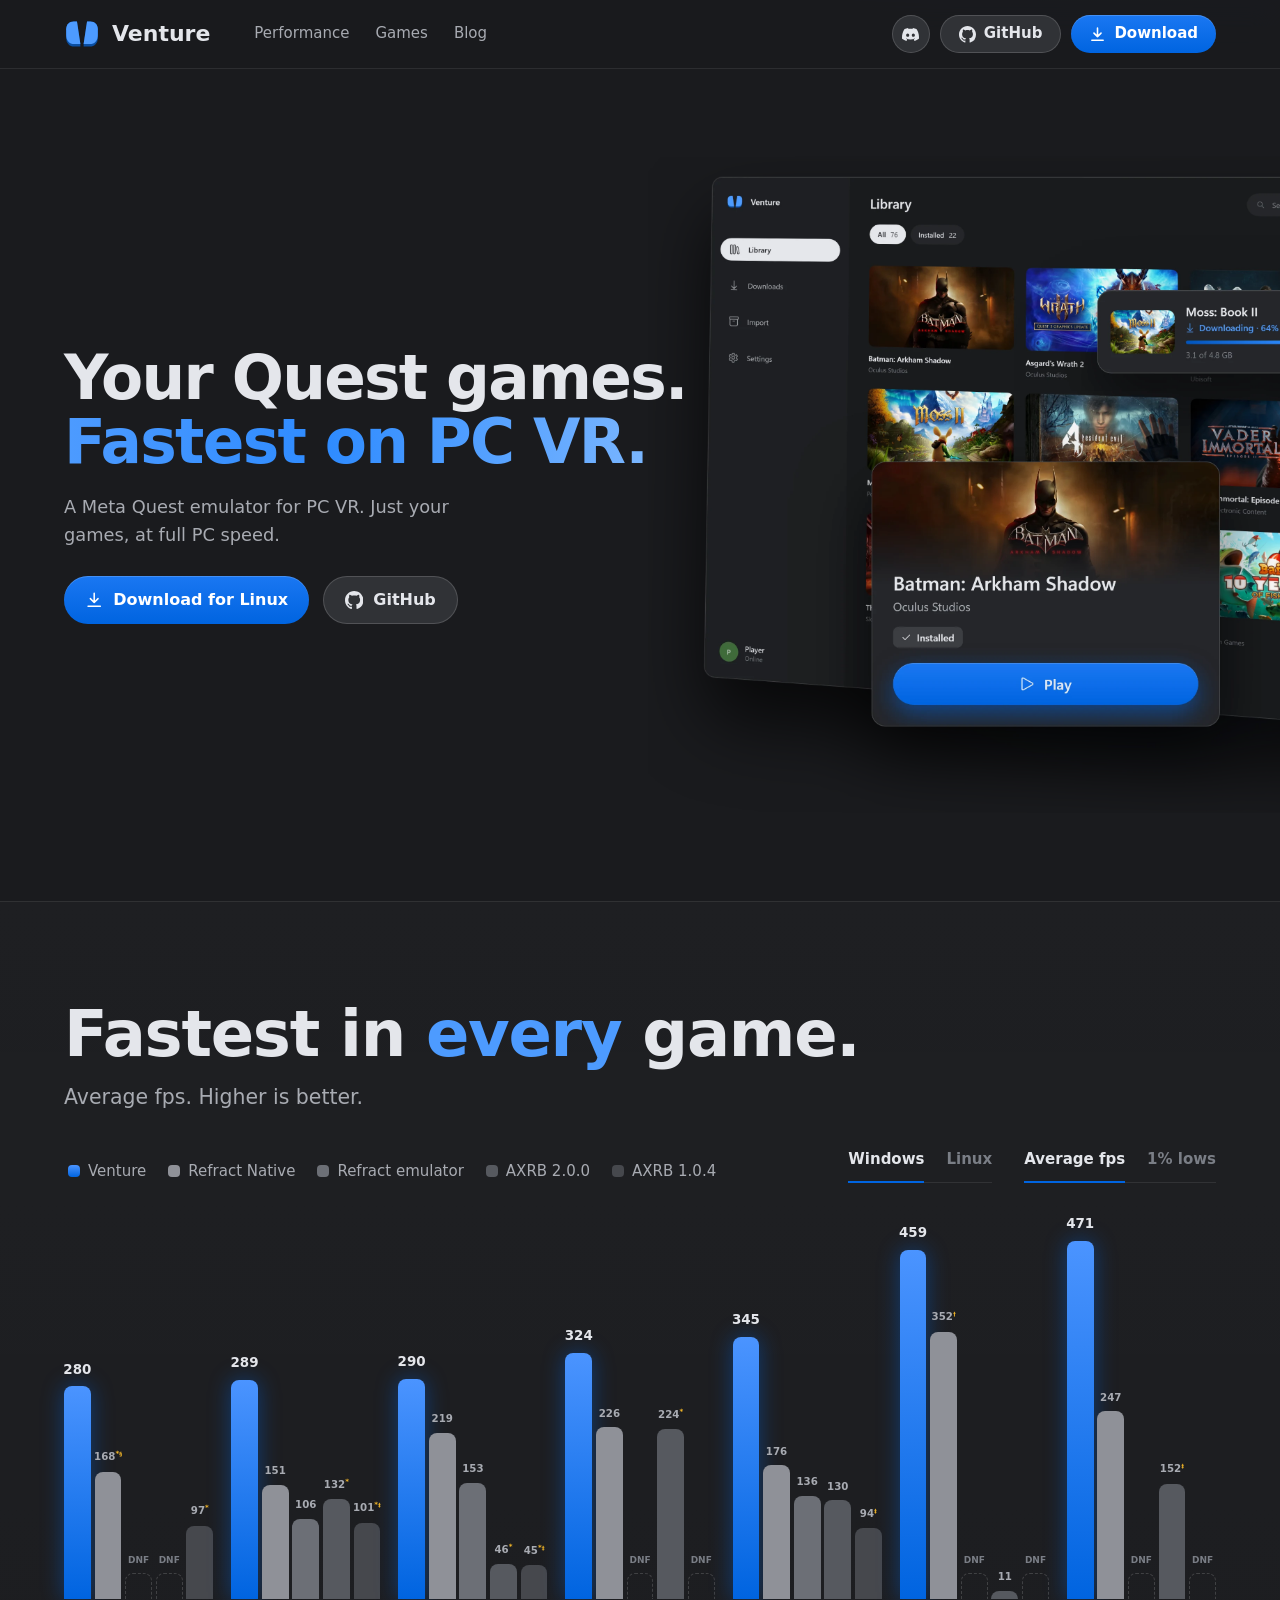
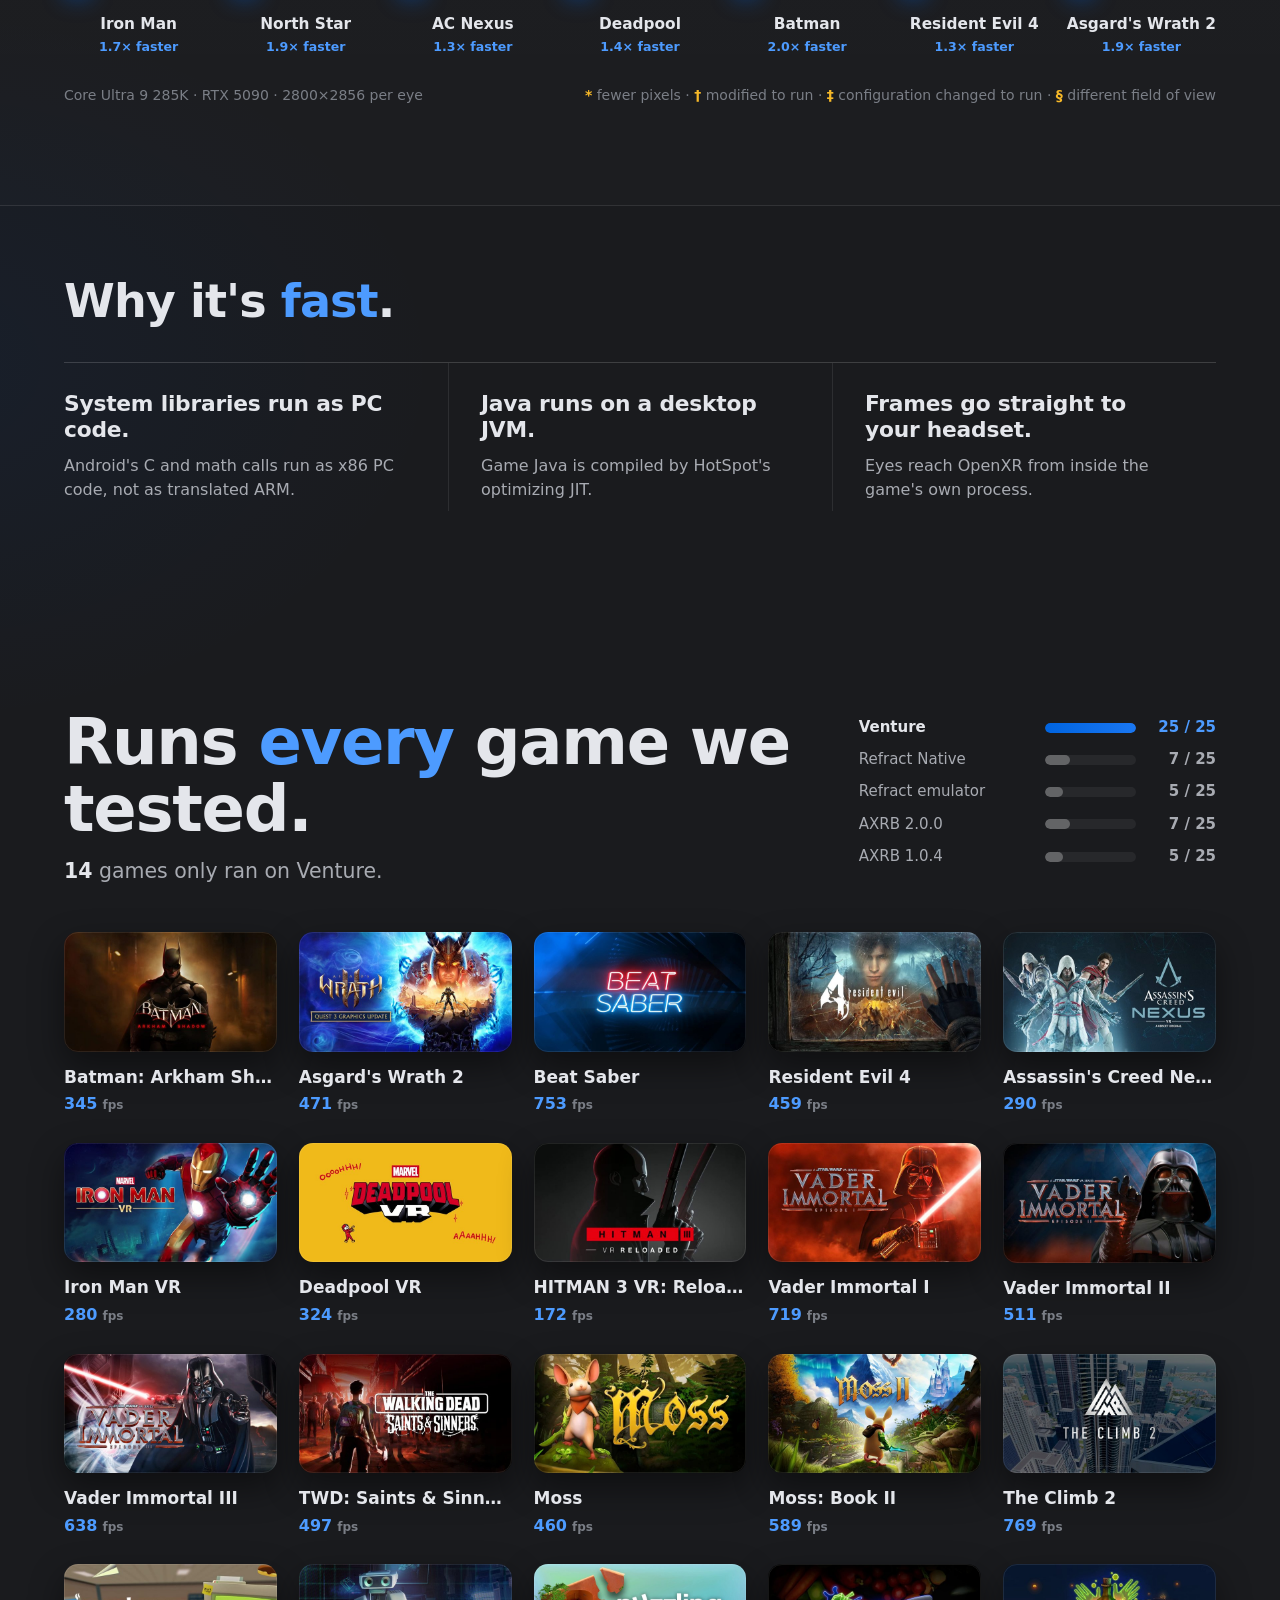
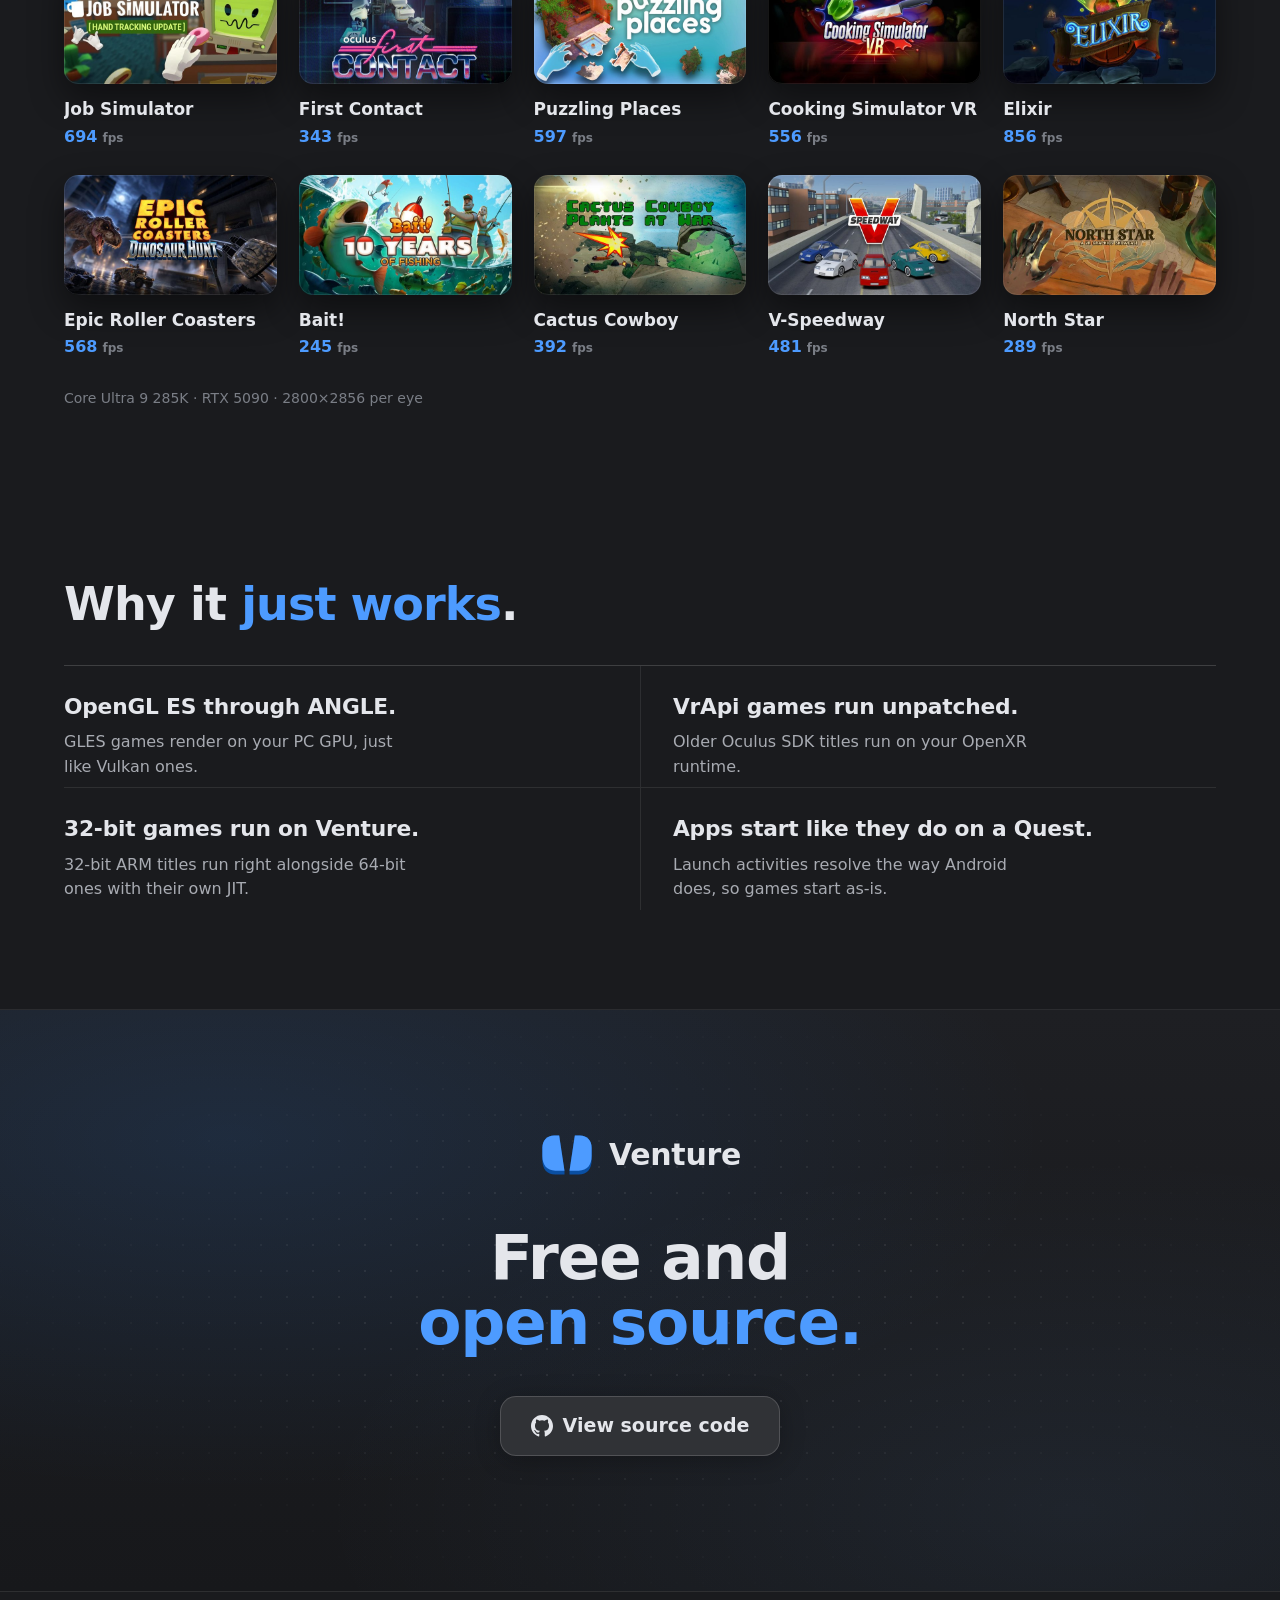
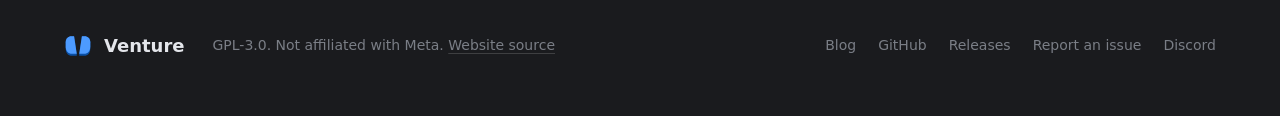
==== commit f20469b4: "Blog: owner review round News is now Blog. The Blog page is a plain heading and a list of posts (dat" ====
--- a/index.html
+++ b/index.html
@@ -35,7 +35,7 @@
   </script>
   <link rel="icon" href="assets/logo.svg" type="image/svg+xml">
   <link rel="stylesheet" href="style.css">
-  <link rel="alternate" type="application/rss+xml" title="Venture News" href="blog/feed.xml">
+  <link rel="alternate" type="application/rss+xml" title="Venture Blog" href="blog/feed.xml">
   <script src="data.js" defer></script>
   <script src="app.js" defer></script>
 </head>
@@ -46,7 +46,7 @@
     <nav class="links" aria-label="Sections">
       <a href="#performance">Performance</a>
       <a href="#games">Games</a>
-      <a href="blog/">News</a>
+      <a href="blog/">Blog</a>
     </nav>
     <div class="nav-cta">
       <a class="btn ghost sm icon" href="https://discord.gg/Ey9hHszvwa" aria-label="Discord" title="Discord"><svg viewBox="0 0 24 24" aria-hidden="true"><path fill="currentColor" d="M20.317 4.3698a19.7913 19.7913 0 00-4.8851-1.5152.0741.0741 0 00-.0785.0371c-.211.3753-.4447.8648-.6083 1.2495-1.8447-.2762-3.68-.2762-5.4868 0-.1636-.3933-.4058-.8742-.6177-1.2495a.077.077 0 00-.0785-.037 19.7363 19.7363 0 00-4.8852 1.515.0699.0699 0 00-.0321.0277C.5334 9.0458-.319 13.5799.0992 18.0578a.0824.0824 0 00.0312.0561c2.0528 1.5076 4.0413 2.4228 5.9929 3.0294a.0777.0777 0 00.0842-.0276c.4616-.6304.8731-1.2952 1.226-1.9942a.076.076 0 00-.0416-.1057c-.6528-.2476-1.2743-.5495-1.8722-.8923a.077.077 0 01-.0076-.1277c.1258-.0943.2517-.1923.3718-.2914a.0743.0743 0 01.0776-.0105c3.9278 1.7933 8.18 1.7933 12.0614 0a.0739.0739 0 01.0785.0095c.1202.099.246.1981.3728.2924a.077.077 0 01-.0066.1276 12.2986 12.2986 0 01-1.873.8914.0766.0766 0 00-.0407.1067c.3604.698.7719 1.3628 1.225 1.9932a.076.076 0 00.0842.0286c1.961-.6067 3.9495-1.5219 6.0023-3.0294a.077.077 0 00.0313-.0552c.5004-5.177-.8382-9.6739-3.5485-13.6604a.061.061 0 00-.0312-.0286zM8.02 15.3312c-1.1825 0-2.1569-1.0857-2.1569-2.419 0-1.3332.9555-2.4189 2.157-2.4189 1.2108 0 2.1757 1.0952 2.1568 2.419 0 1.3332-.9555 2.4189-2.1569 2.4189zm7.9748 0c-1.1825 0-2.1569-1.0857-2.1569-2.419 0-1.3332.9554-2.4189 2.1569-2.4189 1.2108 0 2.1757 1.0952 2.1568 2.419 0 1.3332-.946 2.4189-2.1568 2.4189Z"/></svg></a>
@@ -148,7 +148,7 @@
 <footer class="wrap footer">
   <div class="brand"><img src="assets/logo.svg" alt="" width="28" height="28"><span>Venture</span></div>
   <p>GPL-3.0. Not affiliated with Meta. <a class="site-src" href="https://github.com/Villagers654/venture-site">Website source</a></p>
-  <nav><a href="blog/">News</a><a data-repo href="#">GitHub</a><a data-releases href="#">Releases</a><a data-issues href="#">Report an issue</a><a href="https://discord.gg/Ey9hHszvwa">Discord</a></nav>
+  <nav><a href="blog/">Blog</a><a data-repo href="#">GitHub</a><a data-releases href="#">Releases</a><a data-issues href="#">Report an issue</a><a href="https://discord.gg/Ey9hHszvwa">Discord</a></nav>
 </footer>
 <dialog class="modal" id="linux-note" aria-labelledby="ln-title">
   <h3 id="ln-title">Different hardware</h3>
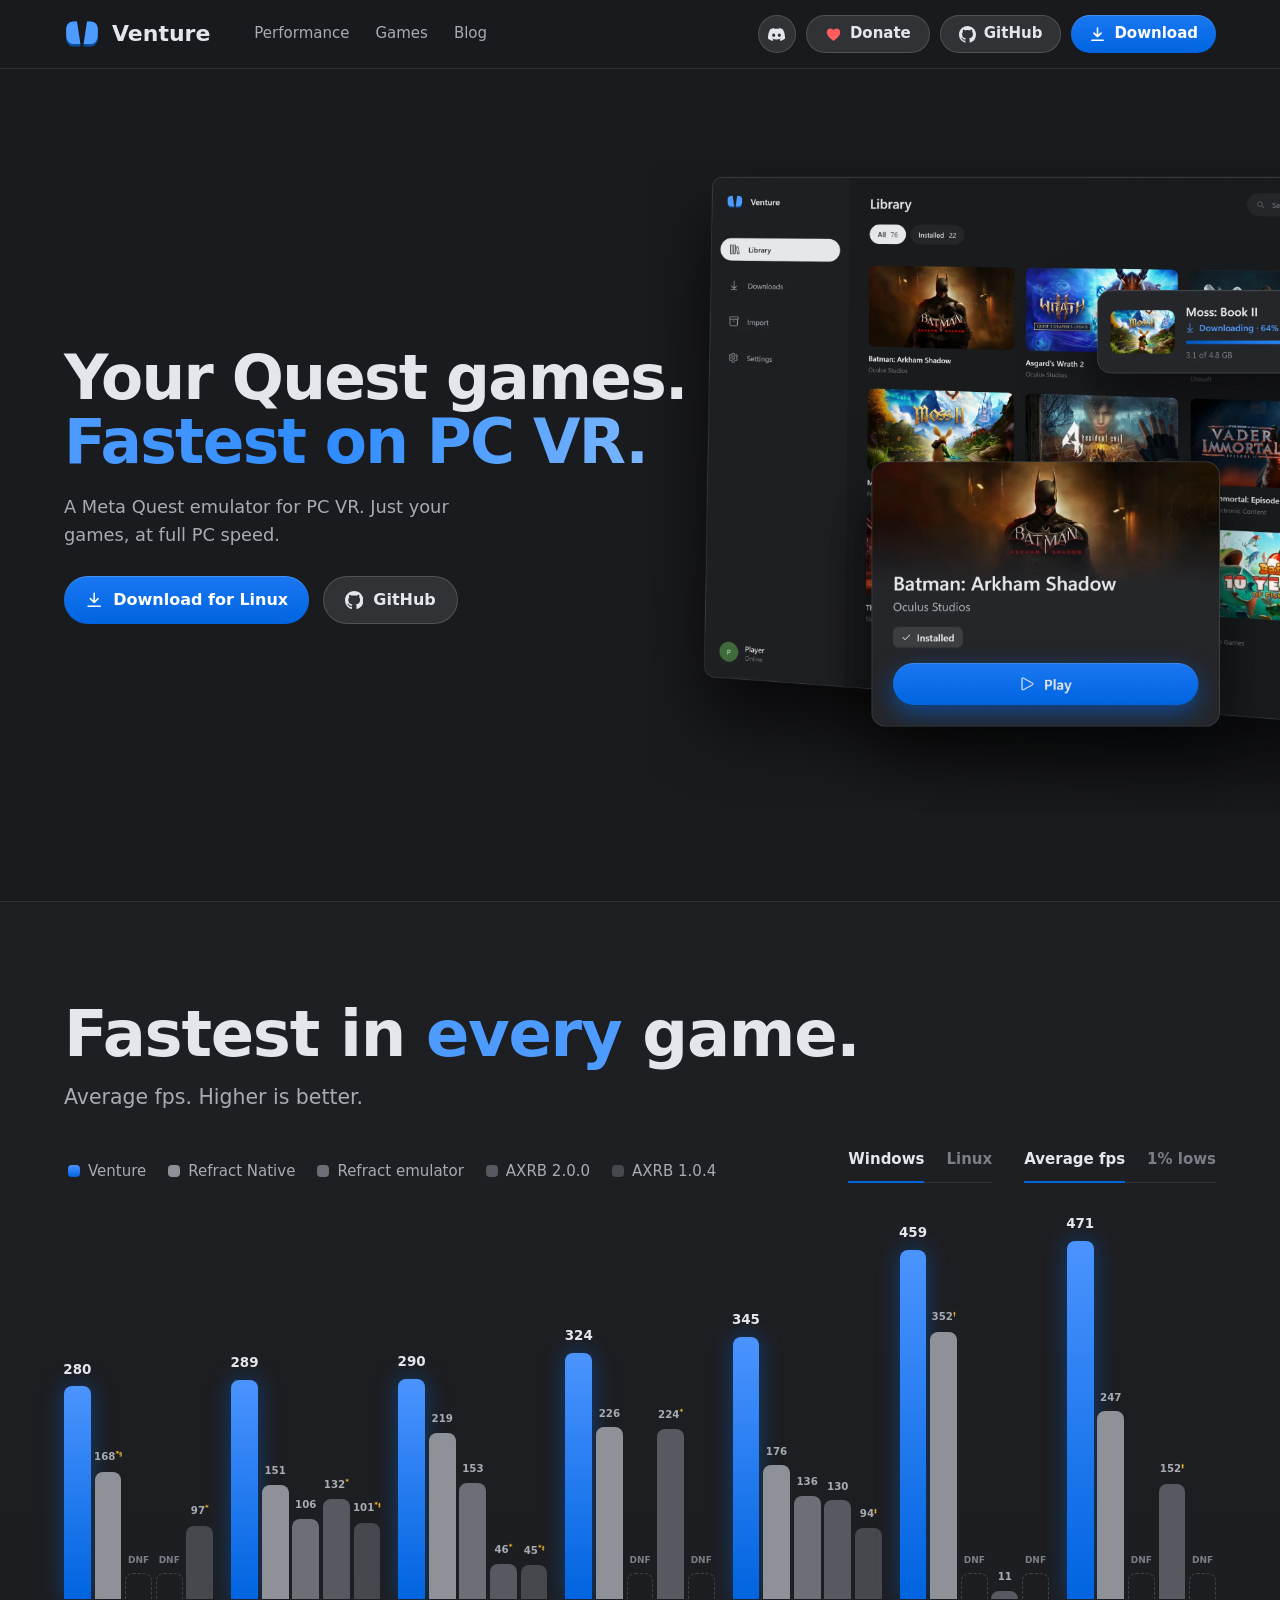
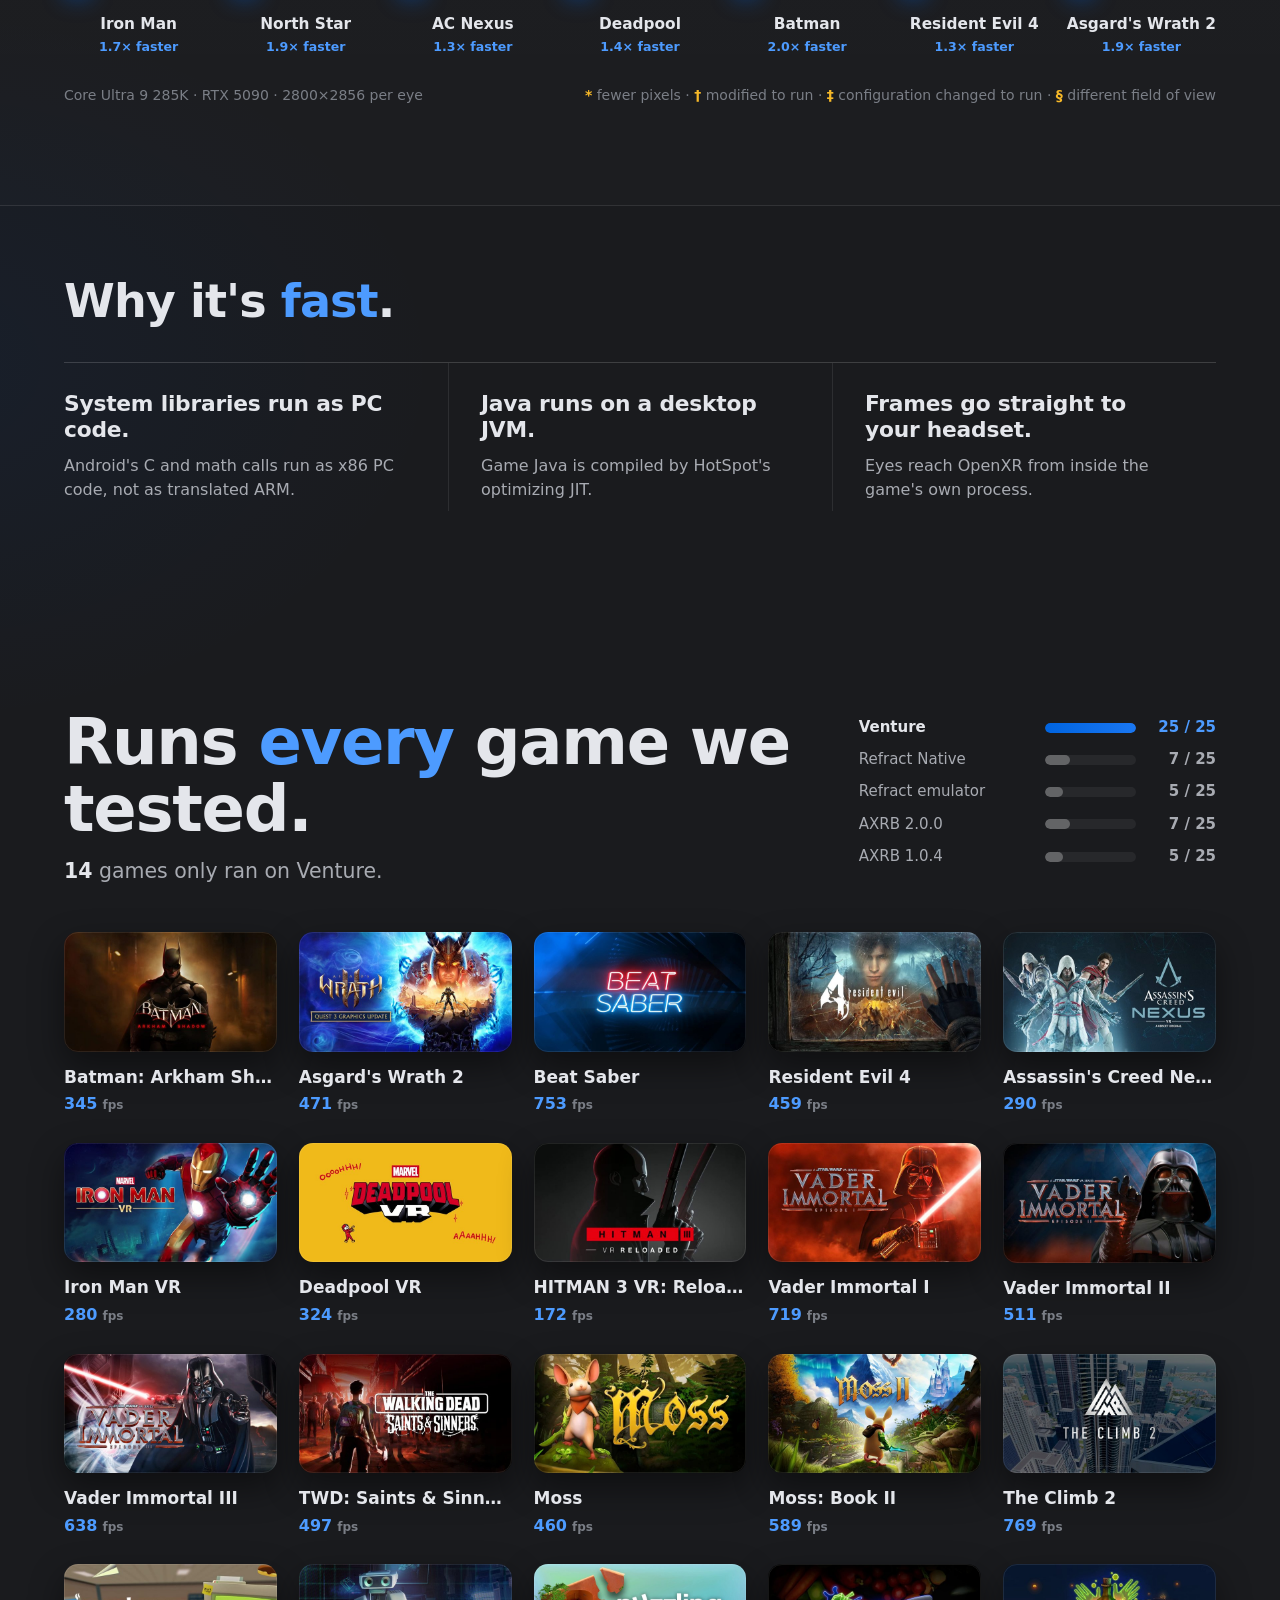
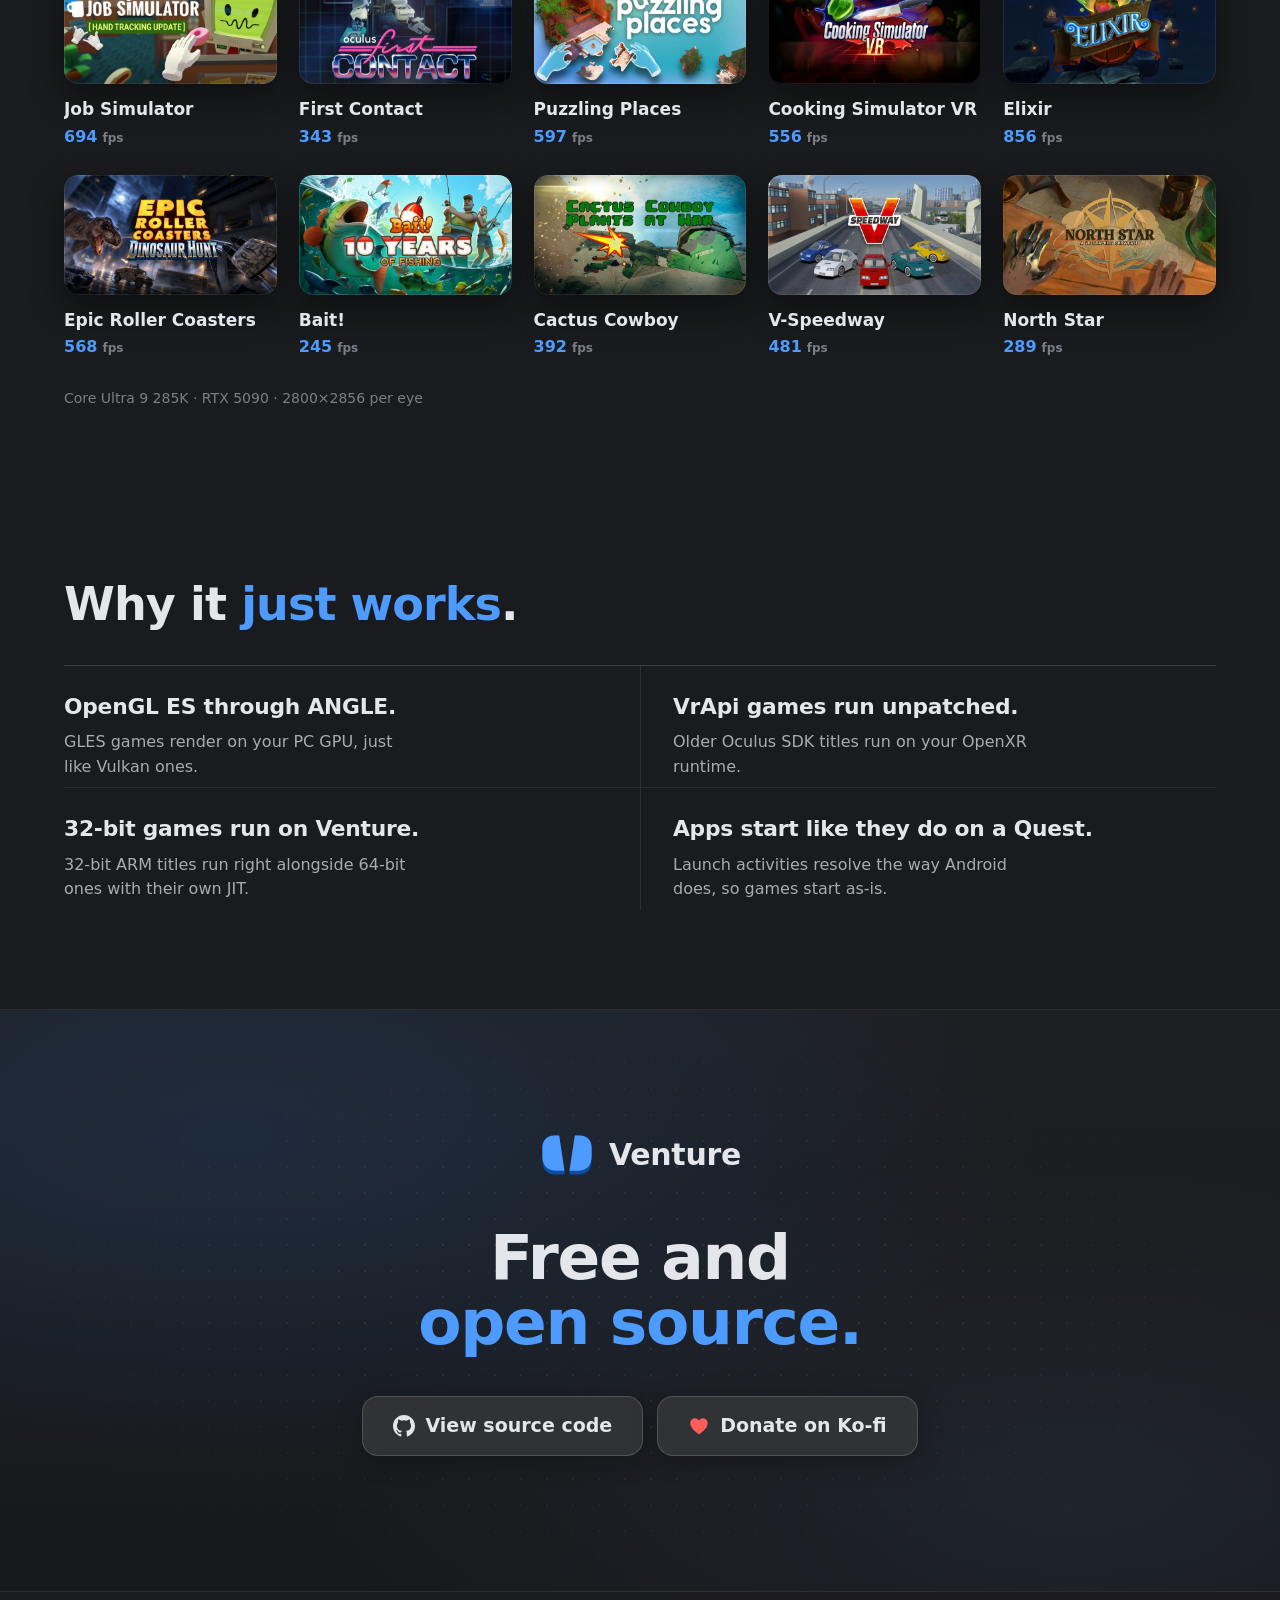
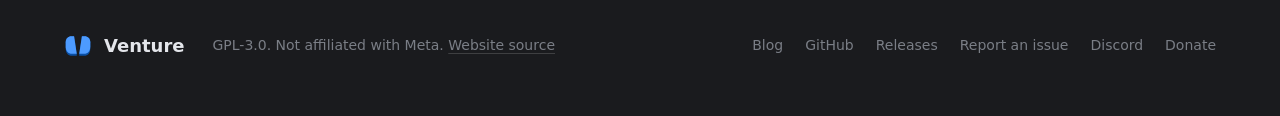
==== commit ba75ca50: "Donate: a Ko-fi button in the header (desktop widths; phones keep Discord and Download), beside View" ====
--- a/index.html
+++ b/index.html
@@ -50,6 +50,7 @@
     </nav>
     <div class="nav-cta">
       <a class="btn ghost sm icon" href="https://discord.gg/Ey9hHszvwa" aria-label="Discord" title="Discord"><svg viewBox="0 0 24 24" aria-hidden="true"><path fill="currentColor" d="M20.317 4.3698a19.7913 19.7913 0 00-4.8851-1.5152.0741.0741 0 00-.0785.0371c-.211.3753-.4447.8648-.6083 1.2495-1.8447-.2762-3.68-.2762-5.4868 0-.1636-.3933-.4058-.8742-.6177-1.2495a.077.077 0 00-.0785-.037 19.7363 19.7363 0 00-4.8852 1.515.0699.0699 0 00-.0321.0277C.5334 9.0458-.319 13.5799.0992 18.0578a.0824.0824 0 00.0312.0561c2.0528 1.5076 4.0413 2.4228 5.9929 3.0294a.0777.0777 0 00.0842-.0276c.4616-.6304.8731-1.2952 1.226-1.9942a.076.076 0 00-.0416-.1057c-.6528-.2476-1.2743-.5495-1.8722-.8923a.077.077 0 01-.0076-.1277c.1258-.0943.2517-.1923.3718-.2914a.0743.0743 0 01.0776-.0105c3.9278 1.7933 8.18 1.7933 12.0614 0a.0739.0739 0 01.0785.0095c.1202.099.246.1981.3728.2924a.077.077 0 01-.0066.1276 12.2986 12.2986 0 01-1.873.8914.0766.0766 0 00-.0407.1067c.3604.698.7719 1.3628 1.225 1.9932a.076.076 0 00.0842.0286c1.961-.6067 3.9495-1.5219 6.0023-3.0294a.077.077 0 00.0313-.0552c.5004-5.177-.8382-9.6739-3.5485-13.6604a.061.061 0 00-.0312-.0286zM8.02 15.3312c-1.1825 0-2.1569-1.0857-2.1569-2.419 0-1.3332.9555-2.4189 2.157-2.4189 1.2108 0 2.1757 1.0952 2.1568 2.419 0 1.3332-.9555 2.4189-2.1569 2.4189zm7.9748 0c-1.1825 0-2.1569-1.0857-2.1569-2.419 0-1.3332.9554-2.4189 2.1569-2.4189 1.2108 0 2.1757 1.0952 2.1568 2.419 0 1.3332-.946 2.4189-2.1568 2.4189Z"/></svg></a>
+      <a class="btn ghost sm donate" href="https://ko-fi.com/Villagers654" title="Support Venture on Ko-fi"><svg viewBox="0 0 24 24" aria-hidden="true"><path fill="currentColor" d="M12 21C12 21 2.5 15.2 2.5 8.9C2.5 5.9 4.8 3.5 7.7 3.5C9.6 3.5 11.1 4.5 12 6.1C12.9 4.5 14.4 3.5 16.3 3.5C19.2 3.5 21.5 5.9 21.5 8.9C21.5 15.2 12 21 12 21Z"/></svg><span>Donate</span></a>
       <a class="btn ghost sm" data-repo href="#"><svg viewBox="0 0 16 16" aria-hidden="true"><path fill="currentColor" d="M8 0C3.58 0 0 3.58 0 8c0 3.54 2.29 6.53 5.47 7.59.4.07.55-.17.55-.38 0-.19-.01-.82-.01-1.49-2.01.37-2.53-.49-2.69-.94-.09-.23-.48-.94-.82-1.13-.28-.15-.68-.52-.01-.53.63-.01 1.08.58 1.23.82.72 1.21 1.87.87 2.33.66.07-.52.28-.87.51-1.07-1.78-.2-3.64-.89-3.64-3.95 0-.87.31-1.59.82-2.15-.08-.2-.36-1.02.08-2.12 0 0 .67-.21 2.2.82.64-.18 1.32-.27 2-.27.68 0 1.36.09 2 .27 1.53-1.04 2.2-.82 2.2-.82.44 1.1.16 1.92.08 2.12.51.56.82 1.27.82 2.15 0 3.07-1.87 3.75-3.65 3.95.29.25.54.73.54 1.48 0 1.07-.01 1.93-.01 2.2 0 .21.15.46.55.38A8.013 8.013 0 0016 8c0-4.42-3.58-8-8-8z"/></svg><span>GitHub</span></a>
       <a class="btn primary sm" data-dl href="#"><svg viewBox="0 0 24 24" aria-hidden="true"><path d="M12 3v12m0 0-5-5m5 5 5-5M4 20h16" fill="none" stroke="currentColor" stroke-width="2.2" stroke-linecap="round" stroke-linejoin="round"/></svg><span>Download</span></a>
     </div>
@@ -140,7 +141,7 @@
     <div class="oss-in">
       <div class="oss-brand"><img src="assets/logo.svg" alt="" width="56" height="56"><span>Venture</span></div>
       <h2 class="display" id="oss-title">Free and<br><em>open source.</em></h2>
-      <div class="oss-cta"><a class="btn ghost lg src" data-repo href="#"><svg viewBox="0 0 24 24" aria-hidden="true"><path fill="currentColor" d="M12 0C5.37 0 0 5.37 0 12c0 5.3 3.44 9.8 8.21 11.39.6.11.79-.26.79-.58v-2.23c-3.34.73-4.03-1.42-4.03-1.42-.55-1.39-1.33-1.76-1.33-1.76-1.09-.74.08-.73.08-.73 1.2.08 1.84 1.24 1.84 1.24 1.07 1.83 2.81 1.3 3.49 1 .11-.78.42-1.31.76-1.6-2.67-.31-5.47-1.34-5.47-5.93 0-1.31.47-2.38 1.24-3.22-.12-.3-.54-1.52.12-3.18 0 0 1.01-.32 3.3 1.23a11.5 11.5 0 0 1 6.01 0c2.29-1.55 3.3-1.23 3.3-1.23.65 1.65.24 2.87.12 3.18.77.84 1.24 1.91 1.24 3.22 0 4.61-2.81 5.62-5.48 5.92.43.37.82 1.1.82 2.22v3.29c0 .32.19.69.8.58C20.57 21.8 24 17.3 24 12c0-6.63-5.37-12-12-12z"/></svg>View source code</a></div>
+      <div class="oss-cta"><a class="btn ghost lg src" data-repo href="#"><svg viewBox="0 0 24 24" aria-hidden="true"><path fill="currentColor" d="M12 0C5.37 0 0 5.37 0 12c0 5.3 3.44 9.8 8.21 11.39.6.11.79-.26.79-.58v-2.23c-3.34.73-4.03-1.42-4.03-1.42-.55-1.39-1.33-1.76-1.33-1.76-1.09-.74.08-.73.08-.73 1.2.08 1.84 1.24 1.84 1.24 1.07 1.83 2.81 1.3 3.49 1 .11-.78.42-1.31.76-1.6-2.67-.31-5.47-1.34-5.47-5.93 0-1.31.47-2.38 1.24-3.22-.12-.3-.54-1.52.12-3.18 0 0 1.01-.32 3.3 1.23a11.5 11.5 0 0 1 6.01 0c2.29-1.55 3.3-1.23 3.3-1.23.65 1.65.24 2.87.12 3.18.77.84 1.24 1.91 1.24 3.22 0 4.61-2.81 5.62-5.48 5.92.43.37.82 1.1.82 2.22v3.29c0 .32.19.69.8.58C20.57 21.8 24 17.3 24 12c0-6.63-5.37-12-12-12z"/></svg>View source code</a><a class="btn ghost lg src donate" href="https://ko-fi.com/Villagers654"><svg viewBox="0 0 24 24" aria-hidden="true"><path fill="currentColor" d="M12 21C12 21 2.5 15.2 2.5 8.9C2.5 5.9 4.8 3.5 7.7 3.5C9.6 3.5 11.1 4.5 12 6.1C12.9 4.5 14.4 3.5 16.3 3.5C19.2 3.5 21.5 5.9 21.5 8.9C21.5 15.2 12 21 12 21Z"/></svg>Donate on Ko-fi</a></div>
     </div>
   </section>
 </main>
@@ -148,7 +149,7 @@
 <footer class="wrap footer">
   <div class="brand"><img src="assets/logo.svg" alt="" width="28" height="28"><span>Venture</span></div>
   <p>GPL-3.0. Not affiliated with Meta. <a class="site-src" href="https://github.com/Villagers654/venture-site">Website source</a></p>
-  <nav><a href="blog/">Blog</a><a data-repo href="#">GitHub</a><a data-releases href="#">Releases</a><a data-issues href="#">Report an issue</a><a href="https://discord.gg/Ey9hHszvwa">Discord</a></nav>
+  <nav><a href="blog/">Blog</a><a data-repo href="#">GitHub</a><a data-releases href="#">Releases</a><a data-issues href="#">Report an issue</a><a href="https://discord.gg/Ey9hHszvwa">Discord</a><a href="https://ko-fi.com/Villagers654">Donate</a></nav>
 </footer>
 <dialog class="modal" id="linux-note" aria-labelledby="ln-title">
   <h3 id="ln-title">Different hardware</h3>
--- a/style.css
+++ b/style.css
@@ -46,6 +46,8 @@
 .btn.primary:hover { transform: translateY(-1px); }
 .btn.ghost { background: var(--surface-hi); border: 1px solid var(--stroke-hi); color: var(--text); }
 .btn.ghost:hover { background: #3a3c41; }
+/* Donate (Ko-fi): a ghost button whose heart takes Ko-fi's coral. */
+.btn.donate svg { color: #ff5e5b; }
 
 /* Nav */
 .nav { position: sticky; top: 0; z-index: 10; backdrop-filter: blur(14px) saturate(140%); background: rgba(26, 27, 30, .72); border-bottom: 1px solid var(--stroke); }
